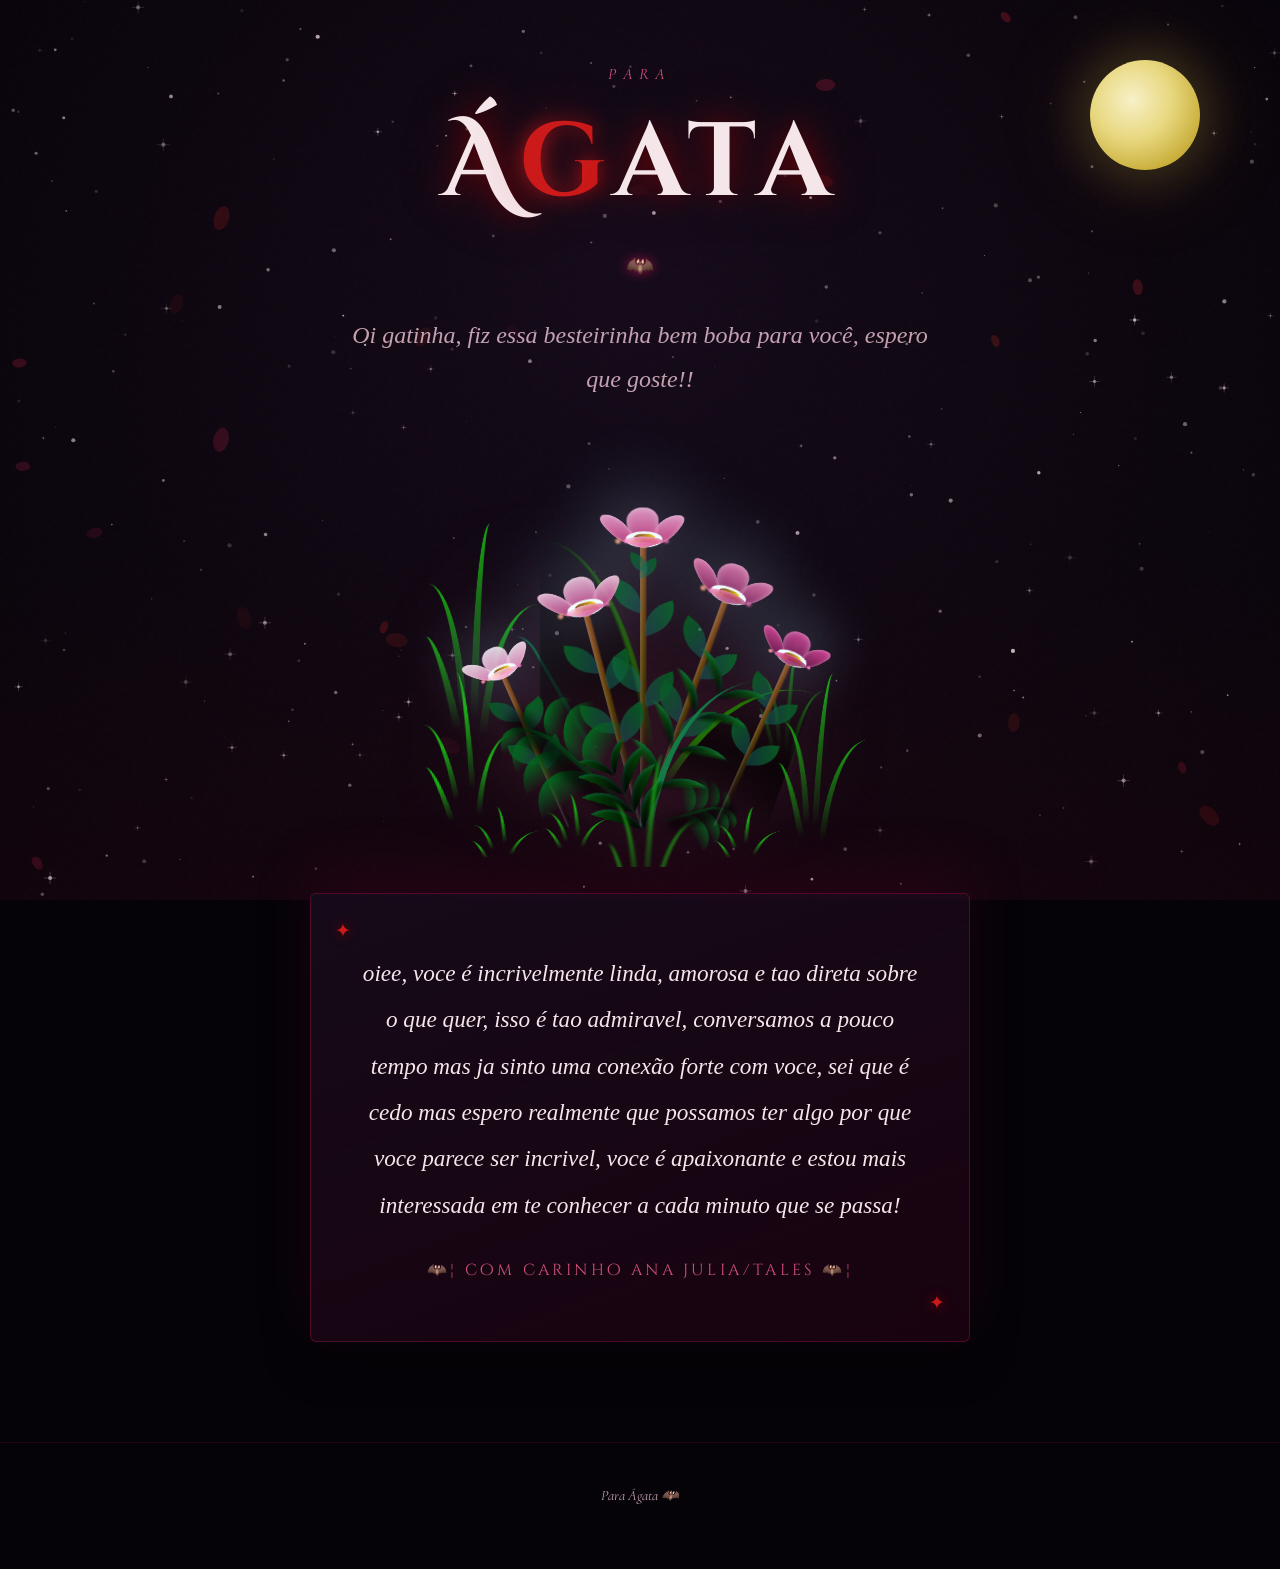
==== index.html @ 3fad4934 "Rename agata.html to index.html" ====
﻿<!DOCTYPE html>
<html lang="pt-BR">
<head>
<meta charset="UTF-8"/>
<meta name="viewport" content="width=device-width, initial-scale=1.0"/>
<title>besteirinha para uma gatinha</title>
<link href="https://fonts.googleapis.com/css2?family=IM+Fell+English:ital@0;1&family=Cinzel+Decorative:wght@400;700&family=Cormorant+Garamond:ital,wght@0,300;0,400;1,300;1,400&display=swap" rel="stylesheet"/>
<style>
  :root {
    --blood: #8b0000;
    --blood-bright: #cc1a1a;
    --rose-dark: #6b0030;
    --rose-mid: #a0104a;
    --rose-light: #d4527f;
    --rose-pale: #f0a0b8;
    --night: #050308;
    --night-2: #0d060f;
    --night-3: #160b1a;
    --mist: #2a1530;
    --gold: #c9a84c;
    --gold-pale: #f0d890;
    --text-main: #f5e6ea;
    --text-dim: #c4a0b0;
  }

  *, *::before, *::after { box-sizing: border-box; margin: 0; padding: 0; }

  html { scroll-behavior: smooth; }

  body {
    background: var(--night);
    color: var(--text-main);
    font-family: 'Cormorant Garamond', Georgia, serif;
    font-size: 18px;
    line-height: 1.8;
    overflow-x: hidden;
    cursor: crosshair;
    user-select: none;
  }

  #bg-canvas {
    position: fixed;
    inset: 0;
    z-index: 0;
    pointer-events: none;
  }

  body::before {
    content: '';
    position: fixed;
    inset: 0;
    z-index: 1;
    pointer-events: none;
    background-image: url("data:image/svg+xml,%3Csvg viewBox='0 0 200 200' xmlns='http://www.w3.org/2000/svg'%3E%3Cfilter id='n'%3E%3CfeTurbulence type='fractalNoise' baseFrequency='0.9' numOctaves='4' stitchTiles='stitch'/%3E%3C/filter%3E%3Crect width='100%25' height='100%25' filter='url(%23n)' opacity='0.04'/%3E%3C/svg%3E");
    opacity: 0.35;
  }

  .site { position: relative; z-index: 2; }

  .hero {
    min-height: 100vh;
    display: flex;
    flex-direction: column;
    align-items: center;
    justify-content: center;
    text-align: center;
    padding: 60px 24px 80px;
    position: relative;
    overflow: hidden;
    max-width: none;
    margin: 0;
  }

  .hero-moon {
    position: absolute;
    top: 60px;
    right: 80px;
    width: 110px;
    height: 110px;
    border-radius: 50%;
    background: radial-gradient(circle at 38% 36%, #f8f0c8 0%, #e8d880 40%, #c4a830 80%, #8a7020 100%);
    box-shadow: 0 0 40px 14px rgba(200,168,60,0.18), 0 0 80px 30px rgba(200,168,60,0.08);
    animation: moonPulse 6s ease-in-out infinite;
  }

  @keyframes moonPulse {
    0%,100% { box-shadow: 0 0 40px 14px rgba(200,168,60,0.18), 0 0 80px 30px rgba(200,168,60,0.08); }
    50% { box-shadow: 0 0 60px 22px rgba(200,168,60,0.28), 0 0 120px 50px rgba(200,168,60,0.12); }
  }

  .hero-eyebrow {
    font-family: 'Cormorant Garamond', serif;
    font-style: italic;
    font-size: 1rem;
    letter-spacing: 0.4em;
    color: var(--rose-light);
    text-transform: uppercase;
    margin-bottom: 20px;
    opacity: 0;
    animation: revealUp 1s 0.3s ease forwards;
  }

  .hero-title {
    font-family: 'Cinzel Decorative', serif;
    font-size: clamp(3rem, 9vw, 6.5rem);
    font-weight: 700;
    line-height: 1.05;
    letter-spacing: 0.08em;
    color: var(--text-main);
    text-shadow: 0 0 30px rgba(139,0,0,0.7), 0 0 60px rgba(139,0,0,0.3);
    opacity: 0;
    animation: revealUp 1.1s 0.6s ease forwards;
    position: relative;
  }

  .hero-title span {
    color: var(--blood-bright);
    text-shadow: 0 0 20px rgba(204,26,26,0.8), 0 0 50px rgba(204,26,26,0.4);
  }

  .hero-divider {
    display: flex;
    align-items: center;
    gap: 16px;
    margin: 28px 0;
    opacity: 0;
    animation: revealUp 1s 1s ease forwards;
  }

  .hero-divider::before, .hero-divider::after {
    content: '';
    flex: 1;
    max-width: 140px;
    height: 1px;
    background: linear-gradient(90deg, transparent, var(--rose-mid), transparent);
  }

  .hero-divider-icon {
    font-size: 1.4rem;
    color: var(--rose-light);
    filter: drop-shadow(0 0 6px var(--rose-mid));
  }

  .hero-subtitle {
    font-family: 'IM Fell English', Georgia, serif;
    font-style: italic;
    font-size: clamp(1.1rem, 2.5vw, 1.5rem);
    color: var(--text-dim);
    max-width: 580px;
    margin-bottom: 26px;
    opacity: 0;
    animation: revealUp 1s 1.2s ease forwards;
  }

  /* Flores vindas da pasta modelo */
  .model-flowers-frame {
    display: block;
    width: min(560px, 98vw);
    height: 450px;
    margin: -10px auto 0;
    border: 0;
    background: transparent;
    overflow: hidden;
    filter: drop-shadow(0 0 28px rgba(212,82,127,0.22));
    opacity: 0;
    animation: revealUp 1.3s 1.5s ease forwards;
  }
  /* â”€â”€ SECTION STYLES â”€â”€ */
  section {
    padding: 80px 24px;
    max-width: 900px;
    margin: 0 auto;
    position: relative;
  }

  .section-label {
    font-family: 'Cormorant Garamond', serif;
    font-style: italic;
    font-size: 0.85rem;
    letter-spacing: 0.5em;
    color: var(--rose-mid);
    text-transform: uppercase;
    margin-bottom: 12px;
  }

  .section-title {
    font-family: 'Cinzel Decorative', serif;
    font-size: clamp(1.6rem, 4vw, 2.5rem);
    color: var(--text-main);
    text-shadow: 0 0 20px rgba(139,0,0,0.5);
    margin-bottom: 32px;
  }

  /* â”€â”€ CARD GRID â”€â”€ */
  .cards {
    display: grid;
    grid-template-columns: repeat(auto-fit, minmax(240px, 1fr));
    gap: 24px;
    margin-top: 40px;
  }

  .card {
    background: linear-gradient(135deg, rgba(22,11,26,0.95) 0%, rgba(42,21,48,0.8) 100%);
    border: 1px solid rgba(160,16,74,0.35);
    border-radius: 4px;
    padding: 32px 24px;
    text-align: center;
    position: relative;
    overflow: hidden;
    transition: transform 0.4s ease, border-color 0.4s ease, box-shadow 0.4s ease;
  }

  .card::before {
    content: '';
    position: absolute;
    top: 0; left: 0; right: 0;
    height: 2px;
    background: linear-gradient(90deg, transparent, var(--blood-bright), transparent);
    opacity: 0;
    transition: opacity 0.4s;
  }

  .card:hover {
    transform: translateY(-6px);
    border-color: rgba(204,26,26,0.6);
    box-shadow: 0 16px 48px rgba(139,0,0,0.35);
  }

  .card:hover::before { opacity: 1; }

  .card-icon {
    font-size: 2.8rem;
    margin-bottom: 16px;
    filter: drop-shadow(0 0 10px rgba(204,26,26,0.5));
    display: block;
  }

  .card h3 {
    font-family: 'IM Fell English', serif;
    font-size: 1.3rem;
    color: var(--rose-pale);
    margin-bottom: 10px;
  }

  .card p {
    font-size: 0.95rem;
    color: var(--text-dim);
    line-height: 1.7;
  }

  /* â”€â”€ MESSAGE SECTION â”€â”€ */
  .message-section {
    text-align: center;
    padding: 0 24px 100px;
    margin-top: -54px;
    position: relative;
  }

  .message-box {
    max-width: 660px;
    margin: 0 auto;
    background: linear-gradient(160deg, rgba(22,11,26,0.97) 0%, rgba(107,0,48,0.2) 100%);
    border: 1px solid rgba(160,16,74,0.4);
    border-radius: 6px;
    padding: 56px 48px;
    position: relative;
    box-shadow: 0 -22px 52px rgba(80,0,35,0.28), 0 18px 48px rgba(0,0,0,0.28);
  }

  .message-box::before, .message-box::after {
    content: '✦';
    position: absolute;
    color: var(--blood-bright);
    font-size: 1.2rem;
    filter: drop-shadow(0 0 6px var(--blood));
  }
  .message-box::before { top: 20px; left: 24px; }
  .message-box::after { bottom: 20px; right: 24px; }

  .message-quote {
    font-family: 'IM Fell English', Georgia, serif;
    font-style: italic;
    font-size: clamp(1.15rem, 2.5vw, 1.45rem);
    color: var(--text-main);
    line-height: 2;
    margin-bottom: 28px;
  }

  .message-sig {
    font-family: 'Cinzel Decorative', serif;
    font-size: 1rem;
    color: var(--rose-light);
    letter-spacing: 0.2em;
  }

  /* â”€â”€ FOOTER â”€â”€ */
  footer {
    text-align: center;
    padding: 40px 24px 60px;
    font-size: 0.9rem;
    color: var(--text-dim);
    font-style: italic;
    border-top: 1px solid rgba(160,16,74,0.2);
    position: relative;
    z-index: 2;
  }

  /* â”€â”€ SCROLL REVEAL â”€â”€ */
  .reveal {
    opacity: 0;
    transform: translateY(30px);
    transition: opacity 0.9s ease, transform 0.9s ease;
  }
  .reveal.visible {
    opacity: 1;
    transform: translateY(0);
  }

  /* â”€â”€ HORIZONTAL RULE â”€â”€ */
  .ornament-rule {
    display: flex;
    align-items: center;
    gap: 20px;
    margin: 0 auto 50px;
    max-width: 400px;
  }
  .ornament-rule::before, .ornament-rule::after {
    content: '';
    flex: 1;
    height: 1px;
    background: linear-gradient(90deg, transparent, rgba(160,16,74,0.6), transparent);
  }
  .ornament-rule span {
    color: var(--blood-bright);
    font-size: 1rem;
    letter-spacing: 6px;
    filter: drop-shadow(0 0 5px var(--blood));
  }

  /* â”€â”€ ANIMATIONS â”€â”€ */
  @keyframes revealUp {
    from { opacity: 0; transform: translateY(28px); }
    to { opacity: 1; transform: translateY(0); }
  }

  /* â”€â”€ BATS â”€â”€ */
  .bat {
    position: fixed;
    left: 0;
    top: 0;
    font-size: 1.2rem;
    pointer-events: none;
    z-index: 3;
    opacity: 0;
    transform: translate(var(--start-x), var(--start-y));
    animation: batFlight var(--dur) cubic-bezier(.42,0,.58,1) forwards;
    filter: drop-shadow(0 0 5px rgba(139,0,0,0.72));
    will-change: transform, opacity;
  }

  .bat span {
    display: block;
    transform-origin: center;
    animation: wingBeat 0.42s ease-in-out infinite;
  }

  @keyframes batFlight {
    0% {
      opacity: 0;
      transform: translate(var(--start-x), var(--start-y)) scale(var(--scale)) rotate(var(--tilt-a));
    }
    10% { opacity: 0.8; }
    28% {
      transform: translate(var(--x1), var(--y1)) scale(calc(var(--scale) * 1.08)) rotate(var(--tilt-b));
    }
    52% {
      transform: translate(var(--x2), var(--y2)) scale(var(--scale)) rotate(var(--tilt-c));
    }
    76% {
      transform: translate(var(--x3), var(--y3)) scale(calc(var(--scale) * 0.94)) rotate(var(--tilt-b));
    }
    92% { opacity: 0.72; }
    100% {
      opacity: 0;
      transform: translate(var(--end-x), var(--end-y)) scale(var(--scale)) rotate(var(--tilt-a));
    }
  }

  @keyframes wingBeat {
    0%, 100% { transform: scaleX(1) scaleY(1) translateY(0); }
    35% { transform: scaleX(1.22) scaleY(0.78) translateY(-2px); }
    65% { transform: scaleX(0.86) scaleY(1.12) translateY(1px); }
  }

  /* â”€â”€ CLICK BLOOD SPLATTER â”€â”€ */
  .splatter {
    position: fixed;
    pointer-events: none;
    z-index: 999;
    border-radius: 50%;
    background: radial-gradient(circle, #cc1a1a 0%, #8b0000 60%, transparent 100%);
    transform: translate(-50%, -50%) scale(0);
    animation: splatterAnim 0.6s ease forwards;
  }

  @keyframes splatterAnim {
    0% { transform: translate(-50%,-50%) scale(0); opacity: 1; }
    50% { opacity: 0.8; }
    100% { transform: translate(-50%,-50%) scale(1); opacity: 0; }
  }

  /* â”€â”€ RESPONSIVE â”€â”€ */
  @media (max-width: 600px) {
    .hero-moon { width: 70px; height: 70px; top: 30px; right: 24px; }
    .message-box { padding: 36px 24px; }
    .cards { grid-template-columns: 1fr; }
  }
</style>
</head>
<body>

<canvas id="bg-canvas"></canvas>

<div class="site">

  <!-- â•â•â•â•â•â•â•â•â•â• HERO â•â•â•â•â•â•â•â•â•â• -->
  <section class="hero">

    <div class="hero-moon"></div>

    <p class="hero-eyebrow">para</p>

    <h1 class="hero-title">Á<span>g</span>ata</h1>

    <div class="hero-divider">
      <span class="hero-divider-icon">🦇</span>
    </div>

    <p class="hero-subtitle">
      Oi gatinha, fiz essa besteirinha bem boba para você, espero que goste!!
    </p>
    <iframe class="model-flowers-frame" src="modelo/index.html" title="Flores rosas animadas"></iframe>

  </section>

  <!-- â•â•â•â•â•â•â•â•â•â• MESSAGE â•â•â•â•â•â•â•â•â•â• -->
  <section class="message-section">
    <div class="message-box reveal">
      <p class="message-quote">
         oiee, voce é incrivelmente linda, amorosa e tao direta sobre o que quer, isso é tao admiravel,
         conversamos a pouco tempo mas ja sinto uma conexão forte com voce, sei que é cedo mas espero realmente 
         que possamos ter algo por que voce parece ser incrivel, voce é apaixonante e estou mais interessada em te 
         conhecer a cada minuto que se passa!
      </p>
      <p class="message-sig">🦇¦ com carinho ana julia/tales 🦇¦</p>
    </div>
  </section>

</div><!-- /.site -->

<footer>
  <p>Para Ágata 🦇</p>
</footer>

<script>
// â”€â”€ STARFIELD / PARTICLE BACKGROUND â”€â”€
const canvas = document.getElementById('bg-canvas');
const ctx = canvas.getContext('2d');
let W, H, stars = [], particles = [];

function resize() {
  W = canvas.width = window.innerWidth;
  H = canvas.height = window.innerHeight;
}
resize();
window.addEventListener('resize', resize);

// Twinkling stars
for (let i = 0; i < 260; i++) {
  stars.push({
    x: Math.random(),
    y: Math.random(),
    r: Math.random() * 1.8 + 0.35,
    a: Math.random() * 0.55 + 0.25,
    speed: Math.random() * 0.028 + 0.008,
    glow: Math.random() > 0.78,
    phase: Math.random() * Math.PI * 2
  });
}

// Floating rose petal particles
for (let i = 0; i < 22; i++) {
  particles.push({
    x: Math.random() * 1,
    y: Math.random() * 1,
    vy: -(Math.random() * 0.0003 + 0.0001),
    vx: (Math.random() - 0.5) * 0.0002,
    size: Math.random() * 5 + 3,
    opacity: Math.random() * 0.35 + 0.05,
    hue: 340 + Math.random() * 30,
    rot: Math.random() * Math.PI * 2,
    rotSpeed: (Math.random() - 0.5) * 0.02
  });
}

let t = 0;
function drawBg() {
  ctx.clearRect(0, 0, W, H);

  // Deep night gradient
  const bg = ctx.createRadialGradient(W*0.5, H*0.3, 0, W*0.5, H*0.5, Math.max(W,H)*0.8);
  bg.addColorStop(0, '#160b1a');
  bg.addColorStop(0.5, '#0d060f');
  bg.addColorStop(1, '#050308');
  ctx.fillStyle = bg;
  ctx.fillRect(0, 0, W, H);

  // Subtle blood mist at bottom
  const mist = ctx.createLinearGradient(0, H*0.6, 0, H);
  mist.addColorStop(0, 'rgba(80,0,20,0)');
  mist.addColorStop(1, 'rgba(80,0,20,0.12)');
  ctx.fillStyle = mist;
  ctx.fillRect(0, H*0.6, W, H*0.4);

  // Twinkling stars
  stars.forEach(s => {
    const pulse = 0.35 + 0.65 * Math.sin(t * s.speed + s.phase) ** 2;
    const a = Math.min(1, s.a * pulse);
    ctx.beginPath();
    ctx.arc(s.x * W, s.y * H, s.r, 0, Math.PI * 2);
    ctx.fillStyle = `rgba(240,220,230,${a})`;
    ctx.fill();

    if (s.glow) {
      ctx.save();
      ctx.globalAlpha = a * 0.65;
      ctx.strokeStyle = 'rgba(255,220,240,0.8)';
      ctx.lineWidth = 0.7;
      ctx.beginPath();
      ctx.moveTo(s.x * W - s.r * 3, s.y * H);
      ctx.lineTo(s.x * W + s.r * 3, s.y * H);
      ctx.moveTo(s.x * W, s.y * H - s.r * 3);
      ctx.lineTo(s.x * W, s.y * H + s.r * 3);
      ctx.stroke();
      ctx.restore();
    }
  });

  // Petal particles
  particles.forEach(p => {
    p.y += p.vy;
    p.x += p.vx + Math.sin(t * 0.01 + p.phase) * 0.0001;
    p.rot += p.rotSpeed;
    if (p.y < -0.05) { p.y = 1.05; p.x = Math.random(); }

    ctx.save();
    ctx.translate(p.x * W, p.y * H);
    ctx.rotate(p.rot);
    ctx.globalAlpha = p.opacity;
    ctx.beginPath();
    ctx.ellipse(0, 0, p.size, p.size * 1.6, 0, 0, Math.PI * 2);
    ctx.fillStyle = `hsl(${p.hue}, 70%, 35%)`;
    ctx.fill();
    ctx.restore();
  });

  t++;
  requestAnimationFrame(drawBg);
}

particles.forEach(p => p.phase = Math.random() * Math.PI * 2);
drawBg();

// â”€â”€ SCROLL REVEAL â”€â”€
const observer = new IntersectionObserver(entries => {
  entries.forEach(e => {
    if (e.isIntersecting) { e.target.classList.add('visible'); }
  });
}, { threshold: 0.15 });
document.querySelectorAll('.reveal').forEach(el => observer.observe(el));

// â”€â”€ RANDOM BATS â”€â”€
function spawnBat() {
  const bat = document.createElement('div');
  bat.className = 'bat';
  const wings = document.createElement('span');
  wings.textContent = '🦇';
  bat.appendChild(wings);

  const fromLeft = Math.random() > 0.5;
  const startY = Math.random() * 62 + 6;
  const drift = Math.random() * 22 - 11;
  const lift = Math.random() * 16 - 8;
  const startX = fromLeft ? '-64px' : 'calc(100vw + 64px)';
  const endX = fromLeft ? 'calc(100vw + 64px)' : '-64px';
  const tiltA = fromLeft ? '-10deg' : '10deg';
  const tiltB = fromLeft ? '12deg' : '-12deg';
  const tiltC = fromLeft ? '-6deg' : '6deg';
  const scale = (Math.random() * 0.55 + 0.75).toFixed(2);
  const dur = Math.random() * 5 + 7;

  bat.style.setProperty('--start-x', startX);
  bat.style.setProperty('--end-x', endX);
  bat.style.setProperty('--start-y', `${startY}vh`);
  bat.style.setProperty('--end-y', `${startY + drift}vh`);
  bat.style.setProperty('--x1', fromLeft ? '25vw' : '75vw');
  bat.style.setProperty('--x2', fromLeft ? '52vw' : '48vw');
  bat.style.setProperty('--x3', fromLeft ? '78vw' : '22vw');
  bat.style.setProperty('--y1', `${startY + lift}vh`);
  bat.style.setProperty('--y2', `${startY + drift * 0.45 - lift}vh`);
  bat.style.setProperty('--y3', `${startY + drift * 0.72 + lift * 0.5}vh`);
  bat.style.setProperty('--scale', scale);
  bat.style.setProperty('--tilt-a', tiltA);
  bat.style.setProperty('--tilt-b', tiltB);
  bat.style.setProperty('--tilt-c', tiltC);
  bat.style.setProperty('--dur', `${dur}s`);
  bat.style.fontSize = (16 + Math.random() * 18) + 'px';

  document.body.appendChild(bat);
  setTimeout(() => bat.remove(), (dur + 0.5) * 1000);
}
setInterval(spawnBat, 2600);
setTimeout(spawnBat, 1000);
setTimeout(spawnBat, 2200);

// â”€â”€ CLICK BLOOD SPLATTER â”€â”€
document.addEventListener('click', e => {
  const el = document.createElement('div');
  el.className = 'splatter';
  const size = 30 + Math.random() * 40;
  el.style.width = size + 'px';
  el.style.height = size + 'px';
  el.style.left = e.clientX + 'px';
  el.style.top = e.clientY + 'px';
  document.body.appendChild(el);
  setTimeout(() => el.remove(), 700);
});
</script>
</body>
</html>
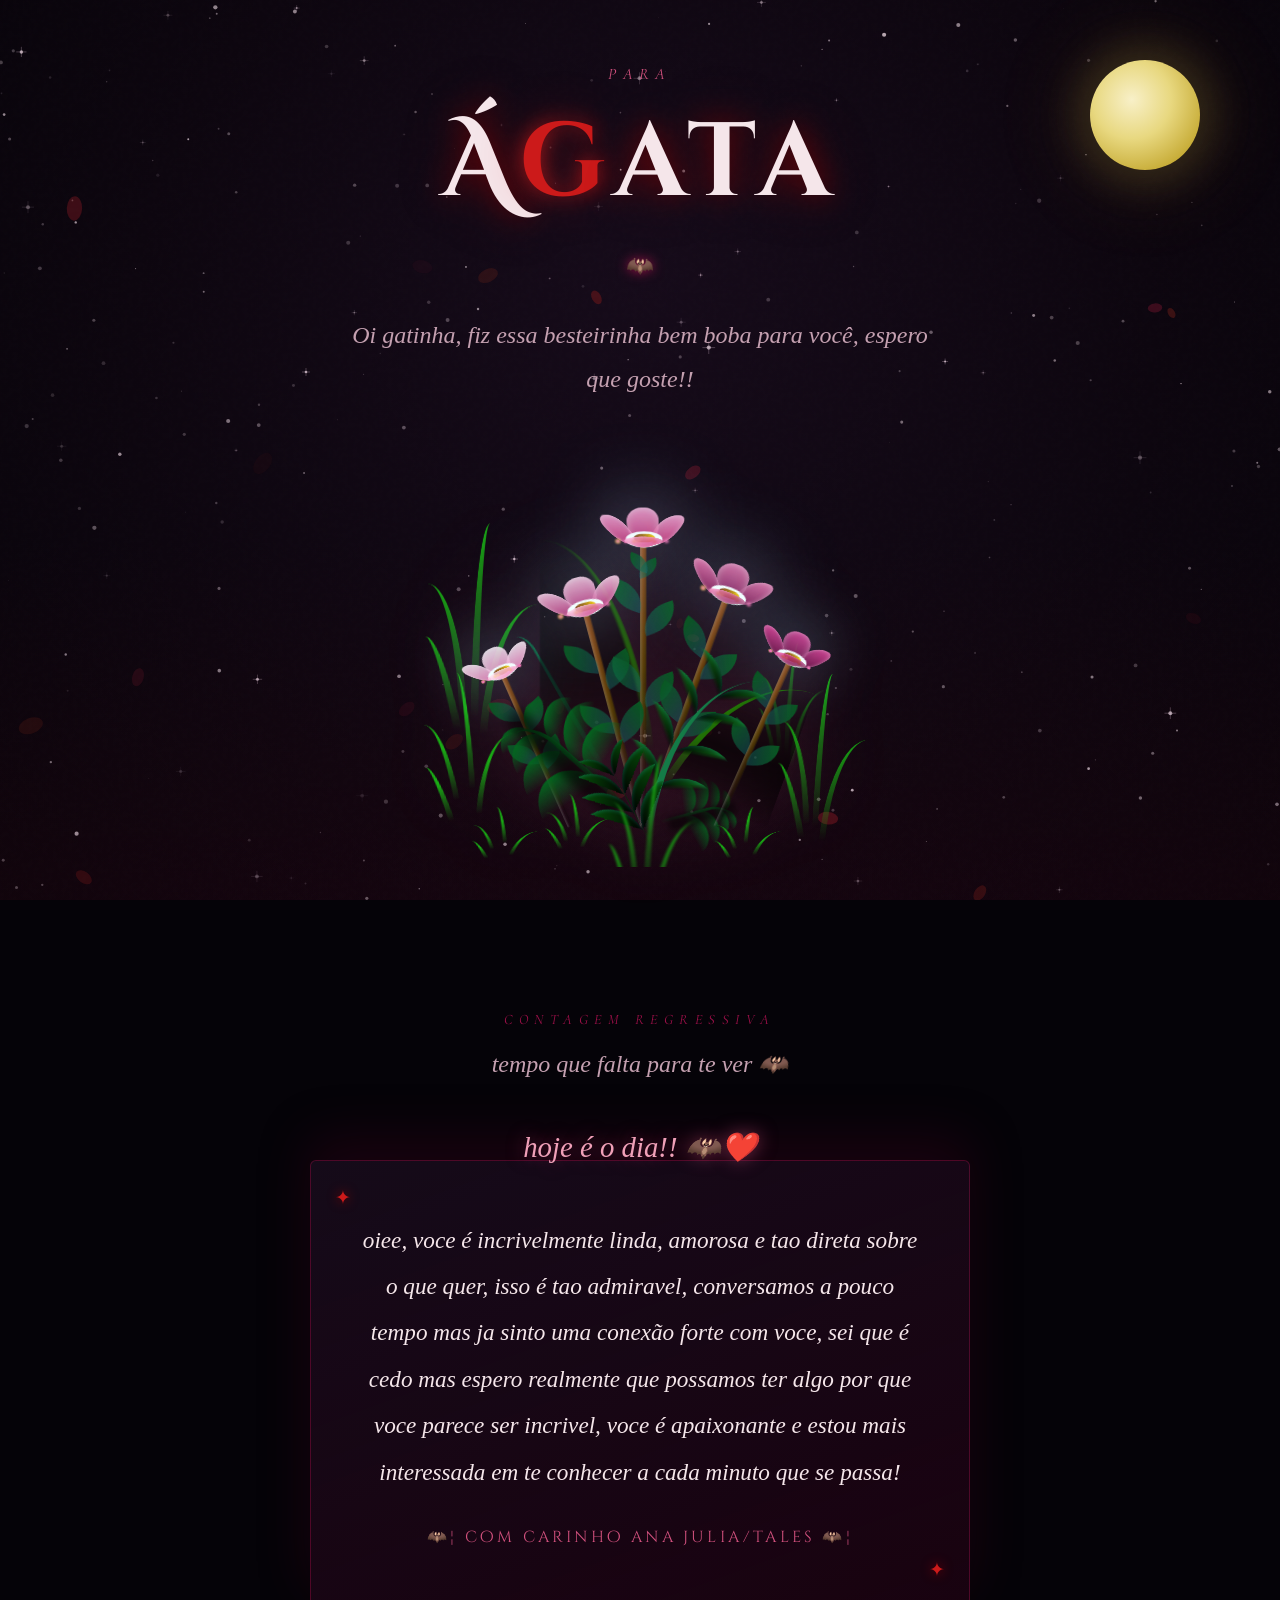
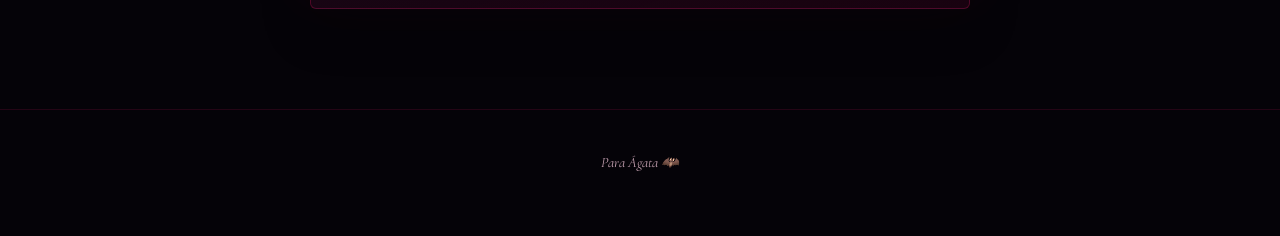
==== commit 496f2a91: "Add files via upload" ====
--- a/index.html
+++ b/index.html
@@ -409,17 +409,216 @@
     100% { transform: translate(-50%,-50%) scale(1); opacity: 0; }
   }
 
+  /* -- MOON EASTER EGG -- */
+  .hero-moon {
+    cursor: pointer;
+    transition: transform 0.3s ease, box-shadow 0.3s ease;
+  }
+  .hero-moon:hover {
+    transform: scale(1.12);
+    box-shadow: 0 0 60px 22px rgba(200,168,60,0.35), 0 0 120px 50px rgba(200,168,60,0.15);
+  }
+
+  .moon-modal-overlay {
+    position: fixed;
+    inset: 0;
+    z-index: 1000;
+    background: rgba(5,3,8,0.82);
+    backdrop-filter: blur(6px);
+    display: flex;
+    align-items: center;
+    justify-content: center;
+    opacity: 0;
+    pointer-events: none;
+    transition: opacity 0.5s ease;
+  }
+  .moon-modal-overlay.open {
+    opacity: 1;
+    pointer-events: all;
+  }
+
+  .moon-modal {
+    text-align: center;
+    padding: 56px 48px;
+    max-width: 480px;
+    width: 90%;
+    background: linear-gradient(160deg, rgba(22,11,26,0.98) 0%, rgba(107,0,48,0.25) 100%);
+    border: 1px solid rgba(200,168,60,0.4);
+    border-radius: 6px;
+    box-shadow: 0 0 60px 10px rgba(200,168,60,0.12), 0 20px 60px rgba(0,0,0,0.5);
+    transform: translateY(24px) scale(0.96);
+    transition: transform 0.5s cubic-bezier(.22,1,.36,1);
+    position: relative;
+  }
+  .moon-modal-overlay.open .moon-modal {
+    transform: translateY(0) scale(1);
+  }
+
+  .moon-modal-glyph {
+    font-size: 3rem;
+    filter: drop-shadow(0 0 16px rgba(200,168,60,0.6));
+    display: block;
+    margin-bottom: 20px;
+    animation: moonPulse 4s ease-in-out infinite;
+  }
+
+  .moon-modal-phrase {
+    font-family: 'IM Fell English', Georgia, serif;
+    font-style: italic;
+    font-size: clamp(1.2rem, 3vw, 1.6rem);
+    color: var(--gold-pale);
+    line-height: 1.8;
+    text-shadow: 0 0 20px rgba(200,168,60,0.35);
+    margin-bottom: 32px;
+  }
+
+  .moon-modal-close {
+    background: none;
+    border: 1px solid rgba(200,168,60,0.35);
+    color: var(--gold);
+    font-family: 'Cormorant Garamond', serif;
+    font-style: italic;
+    font-size: 0.9rem;
+    letter-spacing: 0.3em;
+    padding: 10px 28px;
+    border-radius: 4px;
+    cursor: pointer;
+    transition: border-color 0.3s, color 0.3s, box-shadow 0.3s;
+  }
+  .moon-modal-close:hover {
+    border-color: rgba(200,168,60,0.8);
+    color: var(--gold-pale);
+    box-shadow: 0 0 16px rgba(200,168,60,0.2);
+  }
+
+  /* -- COUNTDOWN -- */
+  .countdown-section {
+    text-align: center;
+    padding: 60px 24px 40px;
+    position: relative;
+    z-index: 2;
+  }
+
+  .countdown-label {
+    font-family: 'Cormorant Garamond', serif;
+    font-style: italic;
+    font-size: 0.9rem;
+    letter-spacing: 0.45em;
+    color: var(--rose-mid);
+    text-transform: uppercase;
+    margin-bottom: 10px;
+  }
+
+  .countdown-title {
+    font-family: 'IM Fell English', Georgia, serif;
+    font-style: italic;
+    font-size: clamp(1.1rem, 2.8vw, 1.5rem);
+    color: var(--text-dim);
+    margin-bottom: 36px;
+  }
+
+  .countdown-grid {
+    display: inline-flex;
+    gap: 20px;
+    flex-wrap: wrap;
+    justify-content: center;
+  }
+
+  .countdown-item {
+    background: linear-gradient(160deg, rgba(22,11,26,0.97) 0%, rgba(107,0,48,0.2) 100%);
+    border: 1px solid rgba(160,16,74,0.4);
+    border-radius: 6px;
+    padding: 24px 20px 18px;
+    min-width: 90px;
+    position: relative;
+    box-shadow: 0 8px 32px rgba(80,0,35,0.22);
+    transition: box-shadow 0.4s ease, border-color 0.4s ease;
+  }
+
+  .countdown-item:hover {
+    border-color: rgba(204,26,26,0.55);
+    box-shadow: 0 12px 40px rgba(139,0,0,0.35);
+  }
+
+  .countdown-item::before {
+    content: '✦';
+    position: absolute;
+    top: 8px;
+    left: 10px;
+    font-size: 0.55rem;
+    color: var(--blood-bright);
+    filter: drop-shadow(0 0 4px var(--blood));
+  }
+
+  .countdown-num {
+    font-family: 'Cinzel Decorative', serif;
+    font-size: clamp(2rem, 6vw, 3rem);
+    font-weight: 700;
+    color: var(--text-main);
+    text-shadow: 0 0 22px rgba(139,0,0,0.7), 0 0 50px rgba(139,0,0,0.3);
+    line-height: 1;
+    display: block;
+    min-width: 2ch;
+    transition: color 0.3s;
+  }
+
+  .countdown-unit {
+    font-family: 'Cormorant Garamond', serif;
+    font-style: italic;
+    font-size: 0.78rem;
+    letter-spacing: 0.3em;
+    color: var(--rose-light);
+    text-transform: uppercase;
+    margin-top: 8px;
+    display: block;
+  }
+
+  .countdown-separator {
+    font-family: 'Cinzel Decorative', serif;
+    font-size: clamp(1.8rem, 5vw, 2.6rem);
+    color: var(--blood-bright);
+    align-self: center;
+    text-shadow: 0 0 14px rgba(204,26,26,0.6);
+    animation: sepPulse 1s ease-in-out infinite;
+    padding-bottom: 18px;
+  }
+
+  @keyframes sepPulse {
+    0%, 100% { opacity: 1; }
+    50% { opacity: 0.2; }
+  }
+
+  .countdown-done {
+    font-family: 'IM Fell English', Georgia, serif;
+    font-style: italic;
+    font-size: clamp(1.3rem, 3vw, 1.8rem);
+    color: var(--rose-pale);
+    text-shadow: 0 0 18px rgba(212,82,127,0.5);
+    animation: revealUp 1.2s ease forwards;
+  }
+
   /* â”€â”€ RESPONSIVE â”€â”€ */
   @media (max-width: 600px) {
     .hero-moon { width: 70px; height: 70px; top: 30px; right: 24px; }
     .message-box { padding: 36px 24px; }
     .cards { grid-template-columns: 1fr; }
+    .countdown-item { min-width: 72px; padding: 18px 14px 14px; }
+    .countdown-separator { font-size: 1.6rem; }
   }
 </style>
 </head>
 <body>
 
 <canvas id="bg-canvas"></canvas>
+
+<!-- MOON EASTER EGG MODAL -->
+<div class="moon-modal-overlay" id="moon-modal-overlay">
+  <div class="moon-modal">
+    <span class="moon-modal-glyph">🌕</span>
+    <p class="moon-modal-phrase">nem a lua brilha tanto quanto você</p>
+    <button class="moon-modal-close" id="moon-modal-close">fechar</button>
+  </div>
+</div>
 
 <div class="site">
 
@@ -444,6 +643,34 @@
   </section>
 
   <!-- â•â•â•â•â•â•â•â•â•â• MESSAGE â•â•â•â•â•â•â•â•â•â• -->
+  
+  <!-- COUNTDOWN -->
+  <div class="countdown-section reveal">
+    <p class="countdown-label">contagem regressiva</p>
+    <p class="countdown-title">tempo que falta para te ver &#x1F987;</p>
+    <div id="countdown-display" class="countdown-grid">
+      <div class="countdown-item">
+        <span class="countdown-num" id="cd-days">--</span>
+        <span class="countdown-unit">dias</span>
+      </div>
+      <span class="countdown-separator">:</span>
+      <div class="countdown-item">
+        <span class="countdown-num" id="cd-hours">--</span>
+        <span class="countdown-unit">horas</span>
+      </div>
+      <span class="countdown-separator">:</span>
+      <div class="countdown-item">
+        <span class="countdown-num" id="cd-mins">--</span>
+        <span class="countdown-unit">minutos</span>
+      </div>
+      <span class="countdown-separator">:</span>
+      <div class="countdown-item">
+        <span class="countdown-num" id="cd-secs">--</span>
+        <span class="countdown-unit">segundos</span>
+      </div>
+    </div>
+  </div>
+
   <section class="message-section">
     <div class="message-box reveal">
       <p class="message-quote">
@@ -635,6 +862,60 @@
   document.body.appendChild(el);
   setTimeout(() => el.remove(), 700);
 });
+
+// -- MOON EASTER EGG --
+(function () {
+  const moon    = document.querySelector('.hero-moon');
+  const overlay = document.getElementById('moon-modal-overlay');
+  const closeBtn = document.getElementById('moon-modal-close');
+
+  moon.addEventListener('click', () => overlay.classList.add('open'));
+  closeBtn.addEventListener('click', () => overlay.classList.remove('open'));
+  overlay.addEventListener('click', e => {
+    if (e.target === overlay) overlay.classList.remove('open');
+  });
+  document.addEventListener('keydown', e => {
+    if (e.key === 'Escape') overlay.classList.remove('open');
+  });
+})();
+
+// -- COUNTDOWN --
+(function () {
+  const target = new Date('2026-05-30T00:00:00');
+
+  function pad(n) { return String(n).padStart(2, '0'); }
+
+  function tick() {
+    const now = new Date();
+    const diff = target - now;
+
+    if (diff <= 0) {
+      const display = document.getElementById('countdown-display');
+      if (display) {
+        display.innerHTML = '<p class="countdown-done">hoje é o dia!! 🦇❤️</p>';
+      }
+      return;
+    }
+
+    const days  = Math.floor(diff / 86400000);
+    const hours = Math.floor((diff % 86400000) / 3600000);
+    const mins  = Math.floor((diff % 3600000)  / 60000);
+    const secs  = Math.floor((diff % 60000)    / 1000);
+
+    const dEl = document.getElementById('cd-days');
+    const hEl = document.getElementById('cd-hours');
+    const mEl = document.getElementById('cd-mins');
+    const sEl = document.getElementById('cd-secs');
+
+    if (dEl) dEl.textContent = pad(days);
+    if (hEl) hEl.textContent = pad(hours);
+    if (mEl) mEl.textContent = pad(mins);
+    if (sEl) sEl.textContent = pad(secs);
+  }
+
+  tick();
+  setInterval(tick, 1000);
+})();
 </script>
 </body>
 </html>
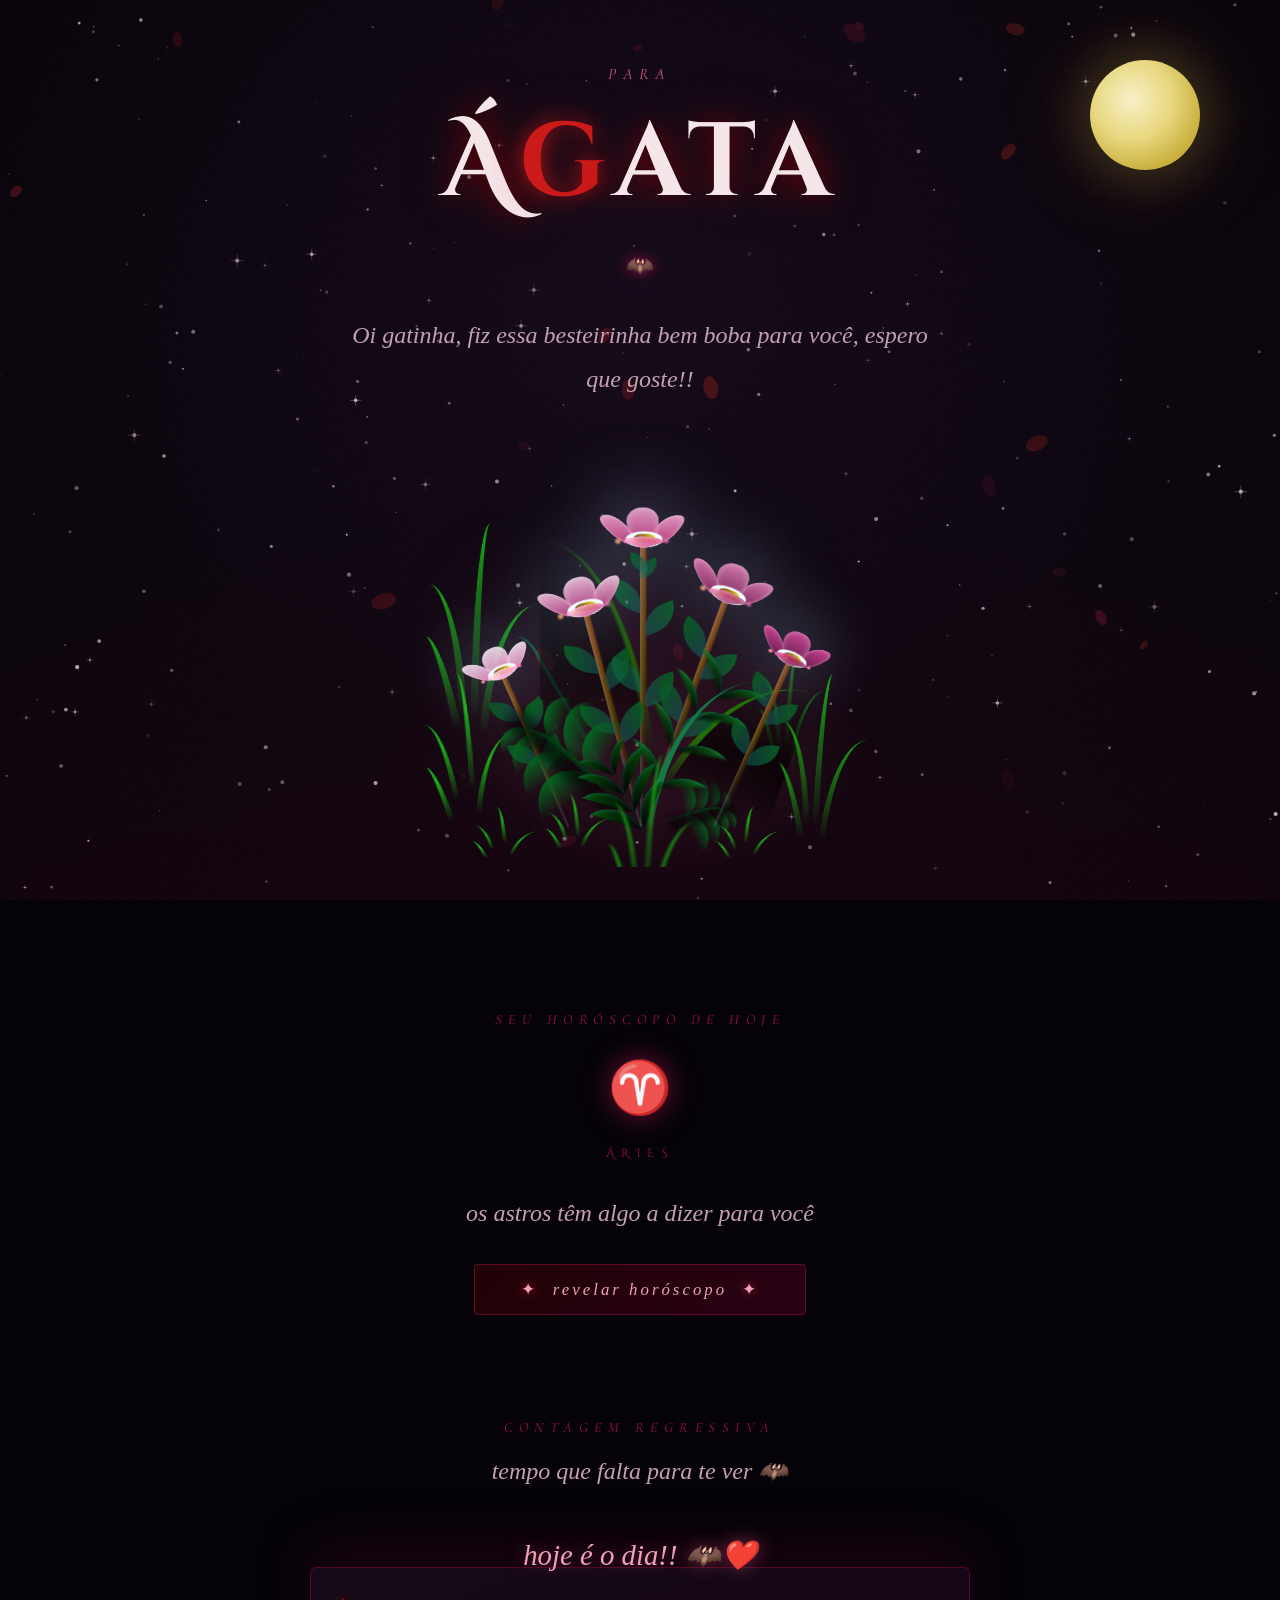
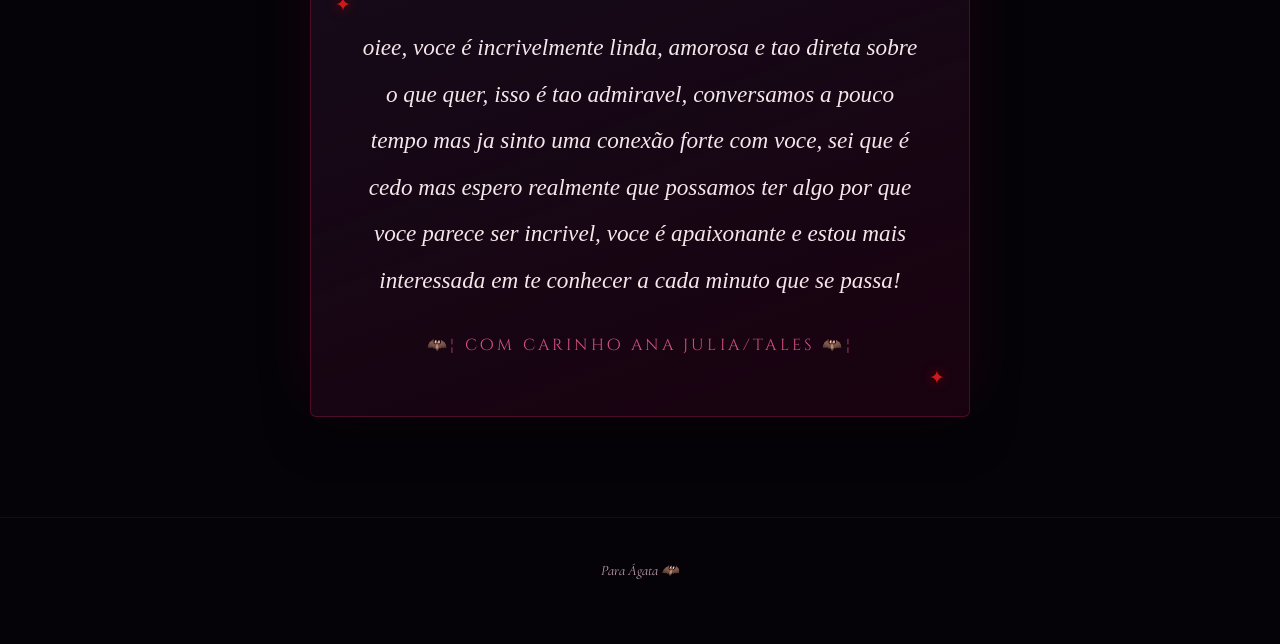
==== commit 0033bad4: "Add files via upload" ====
--- a/index.html
+++ b/index.html
@@ -597,6 +597,154 @@
     animation: revealUp 1.2s ease forwards;
   }
 
+  /* -- HOROSCOPO -- */
+  .horoscope-section {
+    text-align: center;
+    padding: 60px 24px 40px;
+    position: relative;
+    z-index: 2;
+  }
+
+  .horoscope-sign-glyph {
+    font-size: 3.2rem;
+    display: block;
+    margin-bottom: 8px;
+    filter: drop-shadow(0 0 14px rgba(160,16,74,0.7));
+    animation: moonPulse 5s ease-in-out infinite;
+  }
+
+  .horoscope-sign-name {
+    font-family: 'Cinzel Decorative', serif;
+    font-size: 0.75rem;
+    letter-spacing: 0.55em;
+    color: var(--rose-mid);
+    text-transform: uppercase;
+    margin-bottom: 28px;
+    display: block;
+  }
+
+  .horoscope-btn {
+    background: linear-gradient(135deg, rgba(139,0,0,0.22) 0%, rgba(107,0,48,0.35) 100%);
+    border: 1px solid rgba(160,16,74,0.5);
+    color: var(--rose-pale);
+    font-family: 'IM Fell English', Georgia, serif;
+    font-style: italic;
+    font-size: 1.05rem;
+    letter-spacing: 0.18em;
+    padding: 14px 38px;
+    border-radius: 4px;
+    cursor: pointer;
+    position: relative;
+    overflow: hidden;
+    transition: border-color 0.4s, box-shadow 0.4s, color 0.4s, transform 0.2s;
+  }
+
+  .horoscope-btn::before {
+    content: '';
+    position: absolute;
+    inset: 0;
+    background: radial-gradient(circle at 50% 120%, rgba(204,26,26,0.25) 0%, transparent 70%);
+    opacity: 0;
+    transition: opacity 0.4s;
+  }
+
+  .horoscope-btn:hover {
+    border-color: rgba(204,26,26,0.7);
+    box-shadow: 0 0 28px rgba(139,0,0,0.4), 0 0 6px rgba(204,26,26,0.3);
+    color: var(--text-main);
+    transform: translateY(-2px);
+  }
+
+  .horoscope-btn:hover::before { opacity: 1; }
+
+  .horoscope-btn:active { transform: translateY(0); }
+
+  .horoscope-btn .btn-star {
+    margin: 0 8px;
+    font-style: normal;
+    filter: drop-shadow(0 0 5px var(--blood-bright));
+  }
+
+  .horoscope-card {
+    max-width: 620px;
+    margin: 36px auto 0;
+    background: linear-gradient(160deg, rgba(22,11,26,0.98) 0%, rgba(107,0,48,0.22) 100%);
+    border: 1px solid rgba(160,16,74,0.45);
+    border-radius: 6px;
+    padding: 44px 40px;
+    box-shadow: 0 12px 48px rgba(80,0,35,0.32);
+    position: relative;
+    display: none;
+    opacity: 0;
+    transform: translateY(20px) scale(0.97);
+    transition: opacity 0.6s cubic-bezier(.22,1,.36,1), transform 0.6s cubic-bezier(.22,1,.36,1);
+  }
+
+  .horoscope-card.visible {
+    opacity: 1;
+    transform: translateY(0) scale(1);
+  }
+
+  .horoscope-card::before {
+    content: '✦';
+    position: absolute;
+    top: 16px; left: 20px;
+    font-size: 0.6rem;
+    color: var(--blood-bright);
+    filter: drop-shadow(0 0 5px var(--blood));
+  }
+
+  .horoscope-card::after {
+    content: '✦';
+    position: absolute;
+    bottom: 16px; right: 20px;
+    font-size: 0.6rem;
+    color: var(--blood-bright);
+    filter: drop-shadow(0 0 5px var(--blood));
+  }
+
+  .horoscope-date-tag {
+    font-family: 'Cormorant Garamond', serif;
+    font-style: italic;
+    font-size: 0.78rem;
+    letter-spacing: 0.4em;
+    color: var(--rose-mid);
+    text-transform: uppercase;
+    margin-bottom: 20px;
+    display: block;
+  }
+
+  .horoscope-text {
+    font-family: 'IM Fell English', Georgia, serif;
+    font-style: italic;
+    font-size: clamp(1.05rem, 2.2vw, 1.3rem);
+    color: var(--text-main);
+    line-height: 1.95;
+  }
+
+  .horoscope-lucky {
+    margin-top: 24px;
+    padding-top: 20px;
+    border-top: 1px solid rgba(160,16,74,0.25);
+    display: flex;
+    justify-content: center;
+    gap: 32px;
+    flex-wrap: wrap;
+  }
+
+  .horoscope-lucky-item {
+    font-family: 'Cormorant Garamond', serif;
+    font-size: 0.88rem;
+    color: var(--text-dim);
+  }
+
+  .horoscope-lucky-item strong {
+    color: var(--rose-light);
+    font-style: italic;
+    font-weight: 400;
+    letter-spacing: 0.1em;
+  }
+
   /* â”€â”€ RESPONSIVE â”€â”€ */
   @media (max-width: 600px) {
     .hero-moon { width: 70px; height: 70px; top: 30px; right: 24px; }
@@ -604,6 +752,8 @@
     .cards { grid-template-columns: 1fr; }
     .countdown-item { min-width: 72px; padding: 18px 14px 14px; }
     .countdown-separator { font-size: 1.6rem; }
+    .horoscope-card { padding: 32px 22px; }
+    .horoscope-lucky { gap: 18px; }
   }
 </style>
 </head>
@@ -644,6 +794,25 @@
 
   <!-- â•â•â•â•â•â•â•â•â•â• MESSAGE â•â•â•â•â•â•â•â•â•â• -->
   
+  <!-- HOROSCOPO -->
+  <div class="horoscope-section reveal">
+    <p class="countdown-label">seu horóscopo de hoje</p>
+    <span class="horoscope-sign-glyph">♈</span>
+    <span class="horoscope-sign-name">Áries</span>
+    <p class="countdown-title" style="margin-bottom:28px">os astros têm algo a dizer para você</p>
+    <button class="horoscope-btn" id="horoscope-btn">
+      <span class="btn-star">✦</span> revelar horóscopo <span class="btn-star">✦</span>
+    </button>
+    <div class="horoscope-card" id="horoscope-card">
+      <span class="horoscope-date-tag" id="horoscope-date-tag"></span>
+      <p class="horoscope-text" id="horoscope-text"></p>
+      <div class="horoscope-lucky">
+        <span class="horoscope-lucky-item">cor do dia: <strong id="lucky-color"></strong></span>
+        <span class="horoscope-lucky-item">energia: <strong id="lucky-energy"></strong></span>
+      </div>
+    </div>
+  </div>
+
   <!-- COUNTDOWN -->
   <div class="countdown-section reveal">
     <p class="countdown-label">contagem regressiva</p>
@@ -879,6 +1048,104 @@
   });
 })();
 
+// -- HOROSCOPO --
+(function () {
+  const mensagens = [
+    {
+      texto: "Hoje vai ser um daqueles dias gostosos que a gente não esquece tão fácil. A manhã começa levinha e o universo reservou pelo menos um momento especial só para você sorrir à toa — pode não saber ainda o motivo, mas vai acontecer. Aproveita cada minutinho, tá?",
+      cor: "rosa quartzo", energia: "aconchegante"
+    },
+    {
+      texto: "Os astros prometem que hoje você vai se sentir bem dentro da sua própria pele — daquele jeito tranquilo e gostoso de quem sabe quem é. Alguma coisa pequenininha vai te fazer o coração quentinho hoje, provavelmente quando você menos esperar. Fica de olho!",
+      cor: "rosa bebê", energia: "quentinha"
+    },
+    {
+      texto: "Hoje é dia de mimar a si mesma, gatinha. Os planetas estão todos do seu lado pedindo que você faça pelo menos uma coisa que te deixe feliz — seja tomar um chá gostoso, ouvir aquela música ou simplesmente descansar sem culpa. Você merece isso e muito mais.",
+      cor: "rosa chá", energia: "amorosa"
+    },
+    {
+      texto: "A lua está te mandando uma energia muito boa hoje! Pode ser que um pensamento fofo apareça do nada na sua cabeça, ou que alguém mande uma mensagem que vai te deixar com aquele sorrisinho bobo no rosto. O dia tem tudo para ser bem docinho.",
+      cor: "rosa aurora", energia: "docinha"
+    },
+    {
+      texto: "Vênus está do seu lado o dia inteiro hoje, Ágata. Isso significa que os momentos que parecem simples — uma conversa, um olhar, um detalhe bobo — vão guardar um carinho especial dentro deles. Presta atenção nas pequeninices, que é lá que mora a magia.",
+      cor: "rosa antigo", energia: "encantada"
+    },
+    {
+      texto: "Hoje os astros pedem que você respire fundo e deixe o dia fluir com calma. Vai ter pelo menos um momento em que você vai parar e pensar 'que bom que estou aqui'. O universo está conspirando para que hoje seja leve, gostoso e cheio de carinho.",
+      cor: "rosa névoa", energia: "serena"
+    },
+    {
+      texto: "O cosmos reservou surpresas fofas para você hoje! Não precisa nem sair de casa para sentir — às vezes é uma música que começa a tocar na hora certa, uma mensagem inesperada ou só aquela sensação boa de que o dia vai dar certo. E vai, pode confiar.",
+      cor: "rosa pétala", energia: "surpresa"
+    },
+    {
+      texto: "Hoje é um dia para você se sentir abraçada pelo universo, Ágata. As coisas vão se encaixando no lugar certinho, uma a uma. Se der uma saudade boba de alguém ou uma vontade de mandar uma mensagem fofa — vai lá, o dia está favorável para conexões do coração.",
+      cor: "rosa malva", energia: "acolhedora"
+    },
+    {
+      texto: "Os astros dizem que hoje você vai ter aquela energia boa de início de coisa bonita. Pode ser uma ideia nova, uma conversa que esquenta o coração ou só uma tarde que passa devagarinho e gostoso. O dia foi feito com cuidado pra você, gatinha — aproveita.",
+      cor: "rosa suave", energia: "radiante"
+    },
+    {
+      texto: "Hoje a energia está toda voltada para o que você sente. Os planetas pedem que você dê atenção para o que te faz bem — pessoas, músicas, lugares, pensamentos. Vai ser um dia que enche o coração de uma forma quieta e muito bonita. Tudo vai ficar bem.",
+      cor: "rosa pastel", energia: "sensível"
+    },
+    {
+      texto: "Marte tá te dando uma forcinha extra hoje! Vai ser um dia em que as coisas rendem, o humor fica leve e a disposição aparece do nada. Tem uma boa chance de acontecer algo pequenininho que vai te deixar sorrindo feito boba por um tempinho. Aproveita!",
+      cor: "rosa chiclete", energia: "animada"
+    },
+    {
+      texto: "Hoje os astros te mandam um recado bem simples: vai ser um dia bom. Não de forma grandiosa — mas daquele jeito gostoso de dia tranquilo, com momentos que aquecem o peito. Cuida de você, ri das coisas bobas e deixa o carinho que as pessoas te mandam pousar.",
+      cor: "rosa profundo", energia: "tranquila"
+    },
+    {
+      texto: "O universo pintou o céu de hoje com suas cores favoritas, Ágata. Vai ter um momento hoje que vai parecer pequeno mas vai ficar na memória — daqueles que a gente guarda sem querer. Fica presente, respira o dia com calma e deixa a felicidade chegar do jeitinho dela.",
+      cor: "rosa cerejeira", energia: "presente"
+    },
+    {
+      texto: "Hoje é um ótimo dia para se deixar sentir. Os astros estão todos conspirando para que você receba carinho — de pessoas, de músicas, de coincidências fofas que o universo arruma quando a gente menos espera. O dia tem gosto de coisa boa, pode acreditar.",
+      cor: "rosa flamingo", energia: "aberta"
+    },
+    {
+      texto: "Os planetas prometem um dia cheio de momentos quentinhos para você hoje. Pode ser que alguém pense em você sem motivo e sorria, ou que uma música toque bem na hora certa. O universo é fofo assim às vezes — e hoje ele resolveu ser fofo especialmente por você.",
+      cor: "rosa quartzo rosado", energia: "especial"
+    }
+  ];
+
+  const meses = ['janeiro','fevereiro','março','abril','maio','junho','julho','agosto','setembro','outubro','novembro','dezembro'];
+  const hoje = new Date();
+  const idx = hoje.getDate() % mensagens.length;
+  const msg = mensagens[idx];
+
+  const dateStr = `${hoje.getDate()} de ${meses[hoje.getMonth()]} de ${hoje.getFullYear()}`;
+
+  const btn = document.getElementById('horoscope-btn');
+  const card = document.getElementById('horoscope-card');
+  const textEl = document.getElementById('horoscope-text');
+  const dateEl = document.getElementById('horoscope-date-tag');
+  const colorEl = document.getElementById('lucky-color');
+  const energyEl = document.getElementById('lucky-energy');
+
+  textEl.textContent = msg.texto;
+  dateEl.textContent = dateStr;
+  colorEl.textContent = msg.cor;
+  energyEl.textContent = msg.energia;
+
+  let revealed = false;
+  btn.addEventListener('click', () => {
+    if (!revealed) {
+      revealed = true;
+      card.style.display = 'block';
+      requestAnimationFrame(() => requestAnimationFrame(() => card.classList.add('visible')));
+      btn.textContent = '✦ os astros falaram ✦';
+      btn.style.opacity = '0.6';
+      btn.style.cursor = 'default';
+      btn.style.pointerEvents = 'none';
+    }
+  });
+})();
+
 // -- COUNTDOWN --
 (function () {
   const target = new Date('2026-05-30T00:00:00');
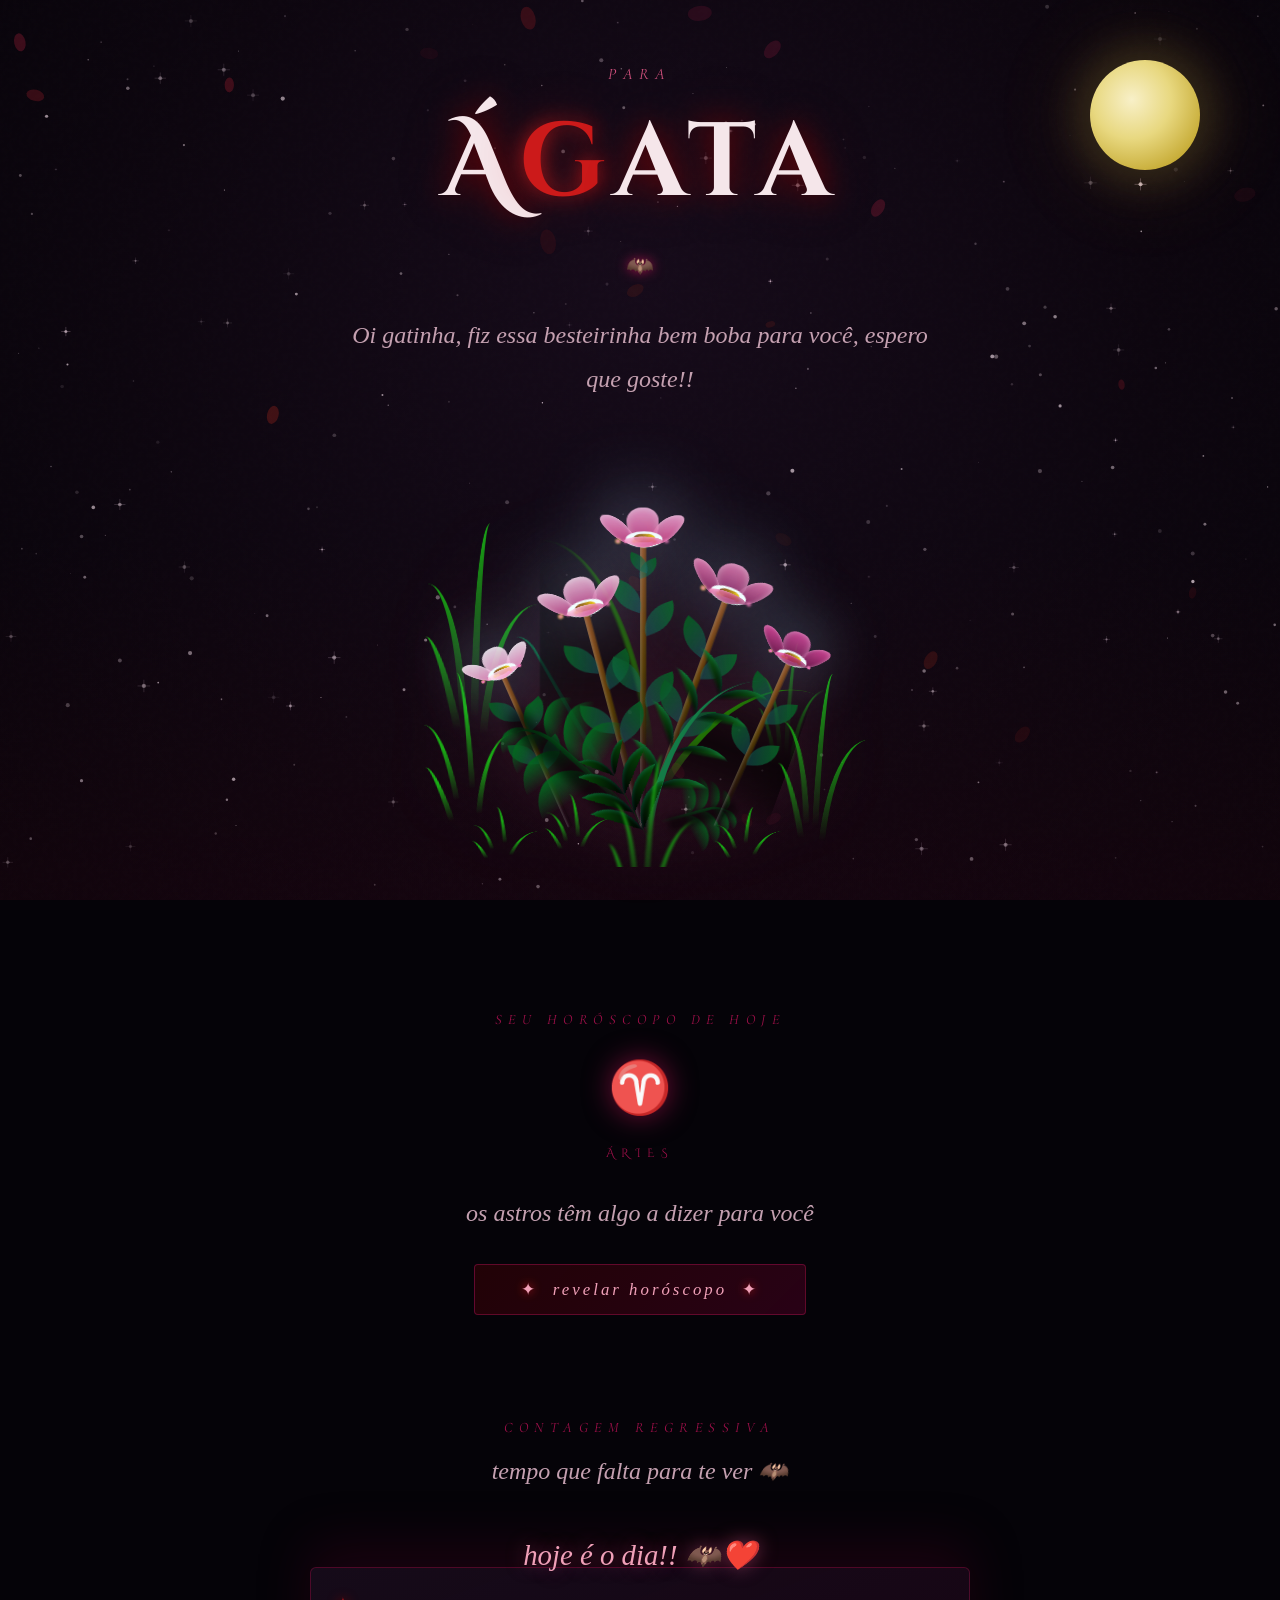
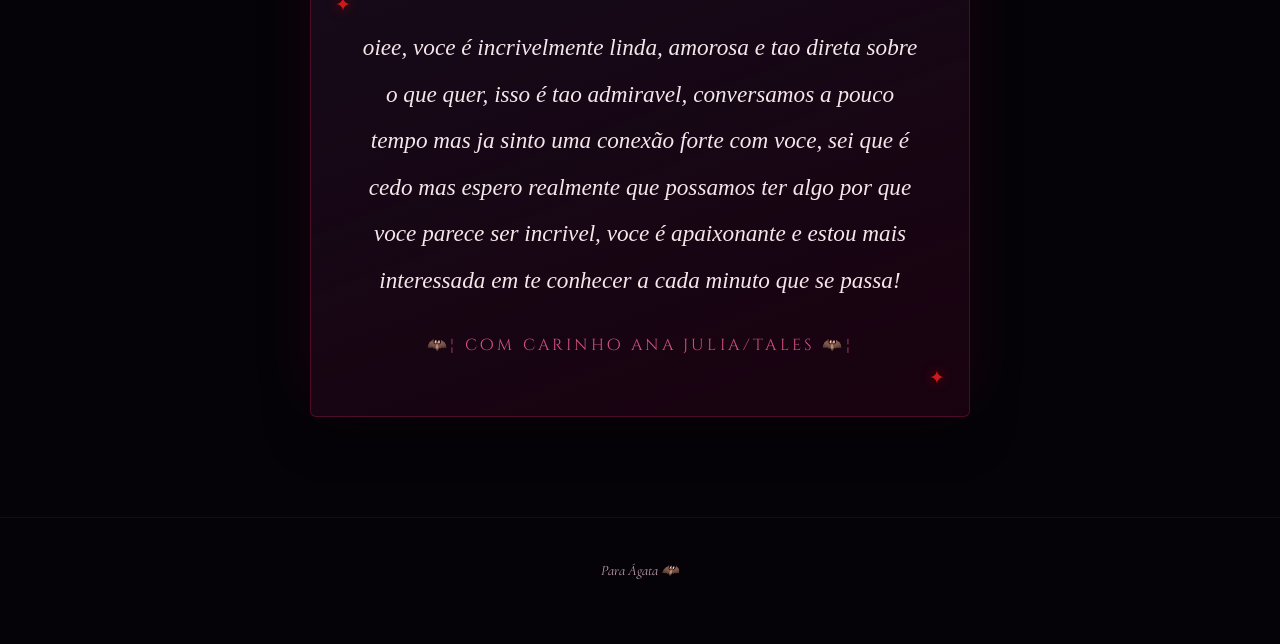
==== commit e293a4aa: "Add files via upload" ====
--- a/index.html
+++ b/index.html
@@ -722,6 +722,26 @@
     line-height: 1.95;
   }
 
+  .horoscope-gif-wrap {
+    margin: 24px auto 0;
+    display: flex;
+    justify-content: center;
+  }
+
+  .horoscope-gif {
+    max-width: min(260px, 80%);
+    border-radius: 8px;
+    opacity: 0;
+    transform: scale(0.88);
+    transition: opacity 0.7s 0.3s ease, transform 0.7s 0.3s cubic-bezier(.22,1,.36,1);
+    filter: drop-shadow(0 0 18px rgba(212,82,127,0.35));
+  }
+
+  .horoscope-card.visible .horoscope-gif {
+    opacity: 1;
+    transform: scale(1);
+  }
+
   .horoscope-lucky {
     margin-top: 24px;
     padding-top: 20px;
@@ -806,6 +826,9 @@
     <div class="horoscope-card" id="horoscope-card">
       <span class="horoscope-date-tag" id="horoscope-date-tag"></span>
       <p class="horoscope-text" id="horoscope-text"></p>
+      <div class="horoscope-gif-wrap">
+        <img class="horoscope-gif" src="1.gif" alt="" />
+      </div>
       <div class="horoscope-lucky">
         <span class="horoscope-lucky-item">cor do dia: <strong id="lucky-color"></strong></span>
         <span class="horoscope-lucky-item">energia: <strong id="lucky-energy"></strong></span>
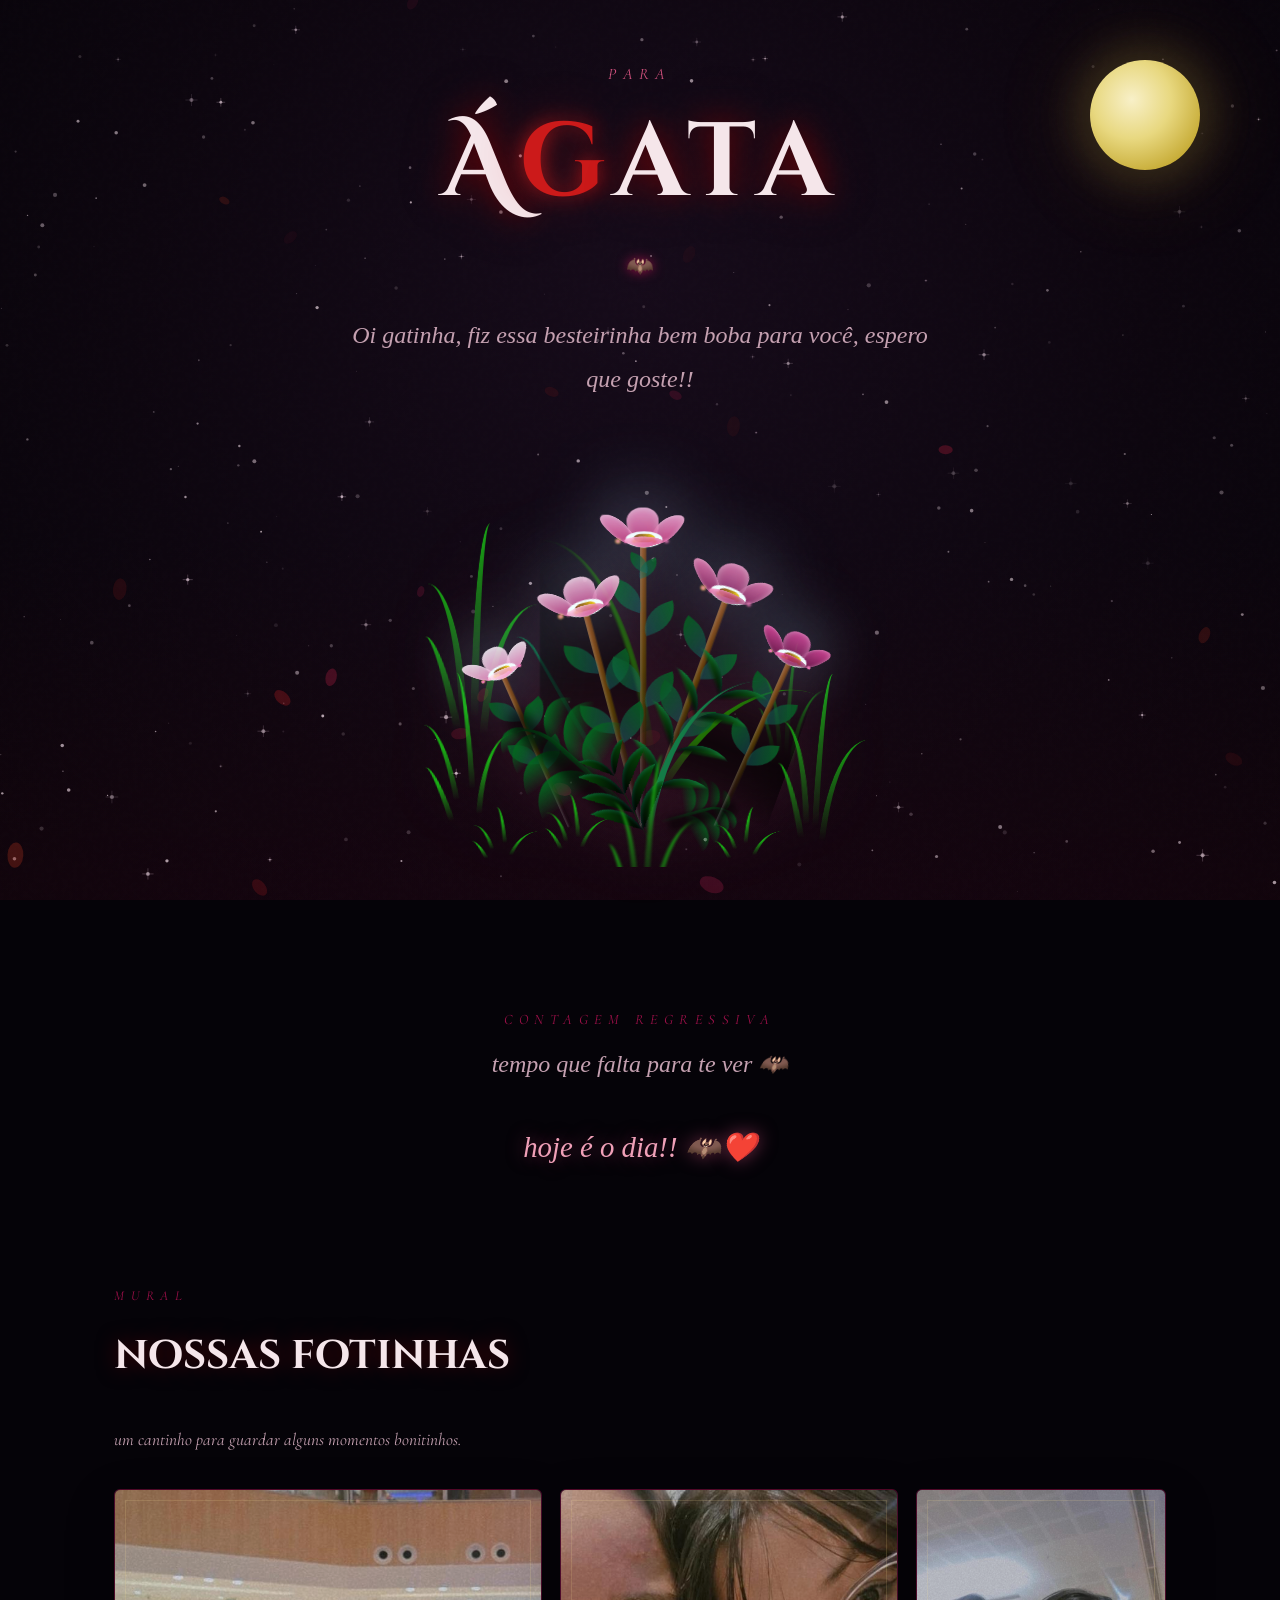
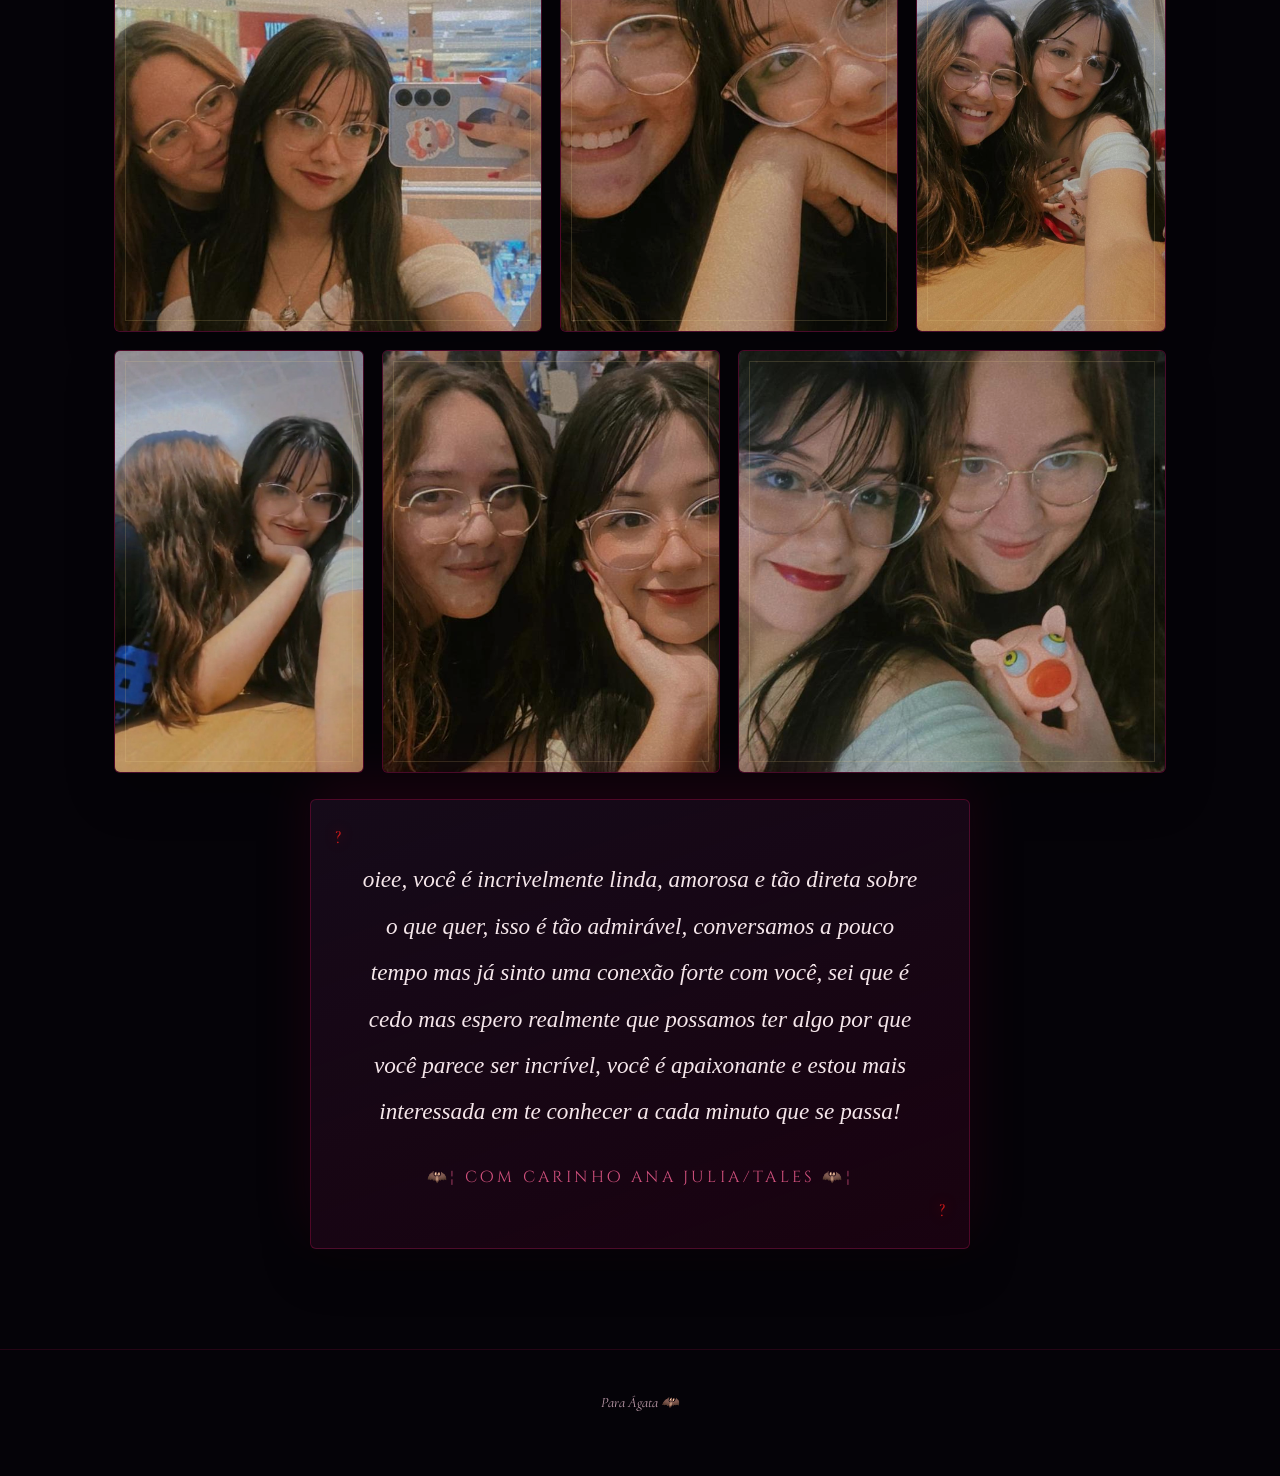
==== commit 8e987fe3: "Add files via upload" ====
--- a/index.html
+++ b/index.html
@@ -1,4 +1,4 @@
-﻿<!DOCTYPE html>
+<!DOCTYPE html>
 <html lang="pt-BR">
 <head>
 <meta charset="UTF-8"/>
@@ -165,7 +165,7 @@
     opacity: 0;
     animation: revealUp 1.3s 1.5s ease forwards;
   }
-  /* â”€â”€ SECTION STYLES â”€â”€ */
+  /* ── SECTION STYLES ── */
   section {
     padding: 80px 24px;
     max-width: 900px;
@@ -191,7 +191,7 @@
     margin-bottom: 32px;
   }
 
-  /* â”€â”€ CARD GRID â”€â”€ */
+  /* ── CARD GRID ── */
   .cards {
     display: grid;
     grid-template-columns: repeat(auto-fit, minmax(240px, 1fr));
@@ -248,7 +248,7 @@
     line-height: 1.7;
   }
 
-  /* â”€â”€ MESSAGE SECTION â”€â”€ */
+  /* ── MESSAGE SECTION ── */
   .message-section {
     text-align: center;
     padding: 0 24px 100px;
@@ -268,7 +268,7 @@
   }
 
   .message-box::before, .message-box::after {
-    content: '✦';
+    content: '?';
     position: absolute;
     color: var(--blood-bright);
     font-size: 1.2rem;
@@ -293,7 +293,7 @@
     letter-spacing: 0.2em;
   }
 
-  /* â”€â”€ FOOTER â”€â”€ */
+  /* ── FOOTER ── */
   footer {
     text-align: center;
     padding: 40px 24px 60px;
@@ -305,7 +305,7 @@
     z-index: 2;
   }
 
-  /* â”€â”€ SCROLL REVEAL â”€â”€ */
+  /* ── SCROLL REVEAL ── */
   .reveal {
     opacity: 0;
     transform: translateY(30px);
@@ -316,7 +316,7 @@
     transform: translateY(0);
   }
 
-  /* â”€â”€ HORIZONTAL RULE â”€â”€ */
+  /* ── HORIZONTAL RULE ── */
   .ornament-rule {
     display: flex;
     align-items: center;
@@ -337,13 +337,13 @@
     filter: drop-shadow(0 0 5px var(--blood));
   }
 
-  /* â”€â”€ ANIMATIONS â”€â”€ */
+  /* ── ANIMATIONS ── */
   @keyframes revealUp {
     from { opacity: 0; transform: translateY(28px); }
     to { opacity: 1; transform: translateY(0); }
   }
 
-  /* â”€â”€ BATS â”€â”€ */
+  /* ── BATS ── */
   .bat {
     position: fixed;
     left: 0;
@@ -392,7 +392,7 @@
     65% { transform: scaleX(0.86) scaleY(1.12) translateY(1px); }
   }
 
-  /* â”€â”€ CLICK BLOOD SPLATTER â”€â”€ */
+  /* ── CLICK BLOOD SPLATTER ── */
   .splatter {
     position: fixed;
     pointer-events: none;
@@ -541,7 +541,7 @@
   }
 
   .countdown-item::before {
-    content: '✦';
+    content: '?';
     position: absolute;
     top: 8px;
     left: 10px;
@@ -597,183 +597,138 @@
     animation: revealUp 1.2s ease forwards;
   }
 
-  /* -- HOROSCOPO -- */
-  .horoscope-section {
-    text-align: center;
-    padding: 60px 24px 40px;
+  /* -- PHOTO WALL -- */
+  .photo-wall-section {
+    max-width: 1100px;
+    padding-top: 70px;
+  }
+
+  .photo-wall-intro {
+    max-width: 620px;
+    color: var(--text-dim);
+    font-style: italic;
+    font-size: 1.08rem;
+    margin-bottom: 34px;
+  }
+
+  .photo-wall {
+    display: grid;
+    grid-template-columns: repeat(12, 1fr);
+    gap: 18px;
+    align-items: stretch;
+  }
+
+  .photo-card {
+    min-height: 230px;
+    border: 1px solid rgba(160,16,74,0.38);
+    border-radius: 6px;
+    overflow: hidden;
     position: relative;
-    z-index: 2;
-  }
-
-  .horoscope-sign-glyph {
-    font-size: 3.2rem;
-    display: block;
-    margin-bottom: 8px;
-    filter: drop-shadow(0 0 14px rgba(160,16,74,0.7));
-    animation: moonPulse 5s ease-in-out infinite;
-  }
-
-  .horoscope-sign-name {
-    font-family: 'Cinzel Decorative', serif;
-    font-size: 0.75rem;
-    letter-spacing: 0.55em;
-    color: var(--rose-mid);
-    text-transform: uppercase;
-    margin-bottom: 28px;
-    display: block;
-  }
-
-  .horoscope-btn {
-    background: linear-gradient(135deg, rgba(139,0,0,0.22) 0%, rgba(107,0,48,0.35) 100%);
-    border: 1px solid rgba(160,16,74,0.5);
-    color: var(--rose-pale);
-    font-family: 'IM Fell English', Georgia, serif;
-    font-style: italic;
-    font-size: 1.05rem;
-    letter-spacing: 0.18em;
-    padding: 14px 38px;
-    border-radius: 4px;
-    cursor: pointer;
-    position: relative;
-    overflow: hidden;
-    transition: border-color 0.4s, box-shadow 0.4s, color 0.4s, transform 0.2s;
-  }
-
-  .horoscope-btn::before {
+    background:
+      linear-gradient(160deg, rgba(22,11,26,0.94), rgba(107,0,48,0.26)),
+      radial-gradient(circle at 50% 24%, rgba(212,82,127,0.2), transparent 52%);
+    box-shadow: 0 18px 48px rgba(0,0,0,0.28);
+    transition: transform 0.35s ease, border-color 0.35s ease, box-shadow 0.35s ease;
+  }
+
+  .photo-card:nth-child(1),
+  .photo-card:nth-child(6) {
+    grid-column: span 5;
+    min-height: 300px;
+  }
+
+  .photo-card:nth-child(2),
+  .photo-card:nth-child(5) {
+    grid-column: span 4;
+  }
+
+  .photo-card:nth-child(3),
+  .photo-card:nth-child(4) {
+    grid-column: span 3;
+  }
+
+  .photo-card:hover {
+    transform: translateY(-6px);
+    border-color: rgba(204,26,26,0.6);
+    box-shadow: 0 24px 58px rgba(139,0,0,0.32);
+  }
+
+  .photo-card::before {
     content: '';
     position: absolute;
+    inset: 10px;
+    border: 1px solid rgba(240,216,144,0.16);
+    z-index: 2;
+    pointer-events: none;
+  }
+
+  .photo-card img {
+    width: 100%;
+    height: 100%;
+    min-height: inherit;
+    object-fit: cover;
+    display: block;
+    filter: saturate(0.92) contrast(1.05);
+    transition: transform 0.55s ease, filter 0.55s ease;
+  }
+
+  .photo-card:hover img {
+    transform: scale(1.05);
+    filter: saturate(1.05) contrast(1.08);
+  }
+
+  .photo-card img.missing {
+    display: none;
+  }
+
+  .photo-placeholder {
+    position: absolute;
     inset: 0;
-    background: radial-gradient(circle at 50% 120%, rgba(204,26,26,0.25) 0%, transparent 70%);
+    display: grid;
+    place-items: center;
+    padding: 28px;
+    text-align: center;
+    font-family: 'IM Fell English', Georgia, serif;
+    font-style: italic;
+    font-size: 1.05rem;
+    color: var(--rose-pale);
+    text-shadow: 0 0 18px rgba(139,0,0,0.55);
     opacity: 0;
-    transition: opacity 0.4s;
-  }
-
-  .horoscope-btn:hover {
-    border-color: rgba(204,26,26,0.7);
-    box-shadow: 0 0 28px rgba(139,0,0,0.4), 0 0 6px rgba(204,26,26,0.3);
-    color: var(--text-main);
-    transform: translateY(-2px);
-  }
-
-  .horoscope-btn:hover::before { opacity: 1; }
-
-  .horoscope-btn:active { transform: translateY(0); }
-
-  .horoscope-btn .btn-star {
-    margin: 0 8px;
-    font-style: normal;
-    filter: drop-shadow(0 0 5px var(--blood-bright));
-  }
-
-  .horoscope-card {
-    max-width: 620px;
-    margin: 36px auto 0;
-    background: linear-gradient(160deg, rgba(22,11,26,0.98) 0%, rgba(107,0,48,0.22) 100%);
-    border: 1px solid rgba(160,16,74,0.45);
-    border-radius: 6px;
-    padding: 44px 40px;
-    box-shadow: 0 12px 48px rgba(80,0,35,0.32);
-    position: relative;
-    display: none;
-    opacity: 0;
-    transform: translateY(20px) scale(0.97);
-    transition: opacity 0.6s cubic-bezier(.22,1,.36,1), transform 0.6s cubic-bezier(.22,1,.36,1);
-  }
-
-  .horoscope-card.visible {
+    transition: opacity 0.3s ease;
+  }
+
+  .photo-card img.missing + .photo-placeholder {
     opacity: 1;
-    transform: translateY(0) scale(1);
-  }
-
-  .horoscope-card::before {
-    content: '✦';
+  }
+
+  .photo-placeholder::before {
+    content: '?';
     position: absolute;
-    top: 16px; left: 20px;
-    font-size: 0.6rem;
+    top: 22px;
+    left: 24px;
     color: var(--blood-bright);
-    filter: drop-shadow(0 0 5px var(--blood));
-  }
-
-  .horoscope-card::after {
-    content: '✦';
-    position: absolute;
-    bottom: 16px; right: 20px;
-    font-size: 0.6rem;
-    color: var(--blood-bright);
-    filter: drop-shadow(0 0 5px var(--blood));
-  }
-
-  .horoscope-date-tag {
-    font-family: 'Cormorant Garamond', serif;
-    font-style: italic;
-    font-size: 0.78rem;
-    letter-spacing: 0.4em;
-    color: var(--rose-mid);
-    text-transform: uppercase;
-    margin-bottom: 20px;
-    display: block;
-  }
-
-  .horoscope-text {
-    font-family: 'IM Fell English', Georgia, serif;
-    font-style: italic;
-    font-size: clamp(1.05rem, 2.2vw, 1.3rem);
-    color: var(--text-main);
-    line-height: 1.95;
-  }
-
-  .horoscope-gif-wrap {
-    margin: 24px auto 0;
-    display: flex;
-    justify-content: center;
-  }
-
-  .horoscope-gif {
-    max-width: min(260px, 80%);
-    border-radius: 8px;
-    opacity: 0;
-    transform: scale(0.88);
-    transition: opacity 0.7s 0.3s ease, transform 0.7s 0.3s cubic-bezier(.22,1,.36,1);
-    filter: drop-shadow(0 0 18px rgba(212,82,127,0.35));
-  }
-
-  .horoscope-card.visible .horoscope-gif {
-    opacity: 1;
-    transform: scale(1);
-  }
-
-  .horoscope-lucky {
-    margin-top: 24px;
-    padding-top: 20px;
-    border-top: 1px solid rgba(160,16,74,0.25);
-    display: flex;
-    justify-content: center;
-    gap: 32px;
-    flex-wrap: wrap;
-  }
-
-  .horoscope-lucky-item {
-    font-family: 'Cormorant Garamond', serif;
-    font-size: 0.88rem;
-    color: var(--text-dim);
-  }
-
-  .horoscope-lucky-item strong {
-    color: var(--rose-light);
-    font-style: italic;
-    font-weight: 400;
-    letter-spacing: 0.1em;
-  }
-
-  /* â”€â”€ RESPONSIVE â”€â”€ */
+    filter: drop-shadow(0 0 6px var(--blood));
+  }
+
+  /* ── RESPONSIVE ── */
   @media (max-width: 600px) {
     .hero-moon { width: 70px; height: 70px; top: 30px; right: 24px; }
     .message-box { padding: 36px 24px; }
     .cards { grid-template-columns: 1fr; }
     .countdown-item { min-width: 72px; padding: 18px 14px 14px; }
     .countdown-separator { font-size: 1.6rem; }
-    .horoscope-card { padding: 32px 22px; }
-    .horoscope-lucky { gap: 18px; }
+    .photo-wall-section { padding-top: 50px; }
+    .photo-wall { grid-template-columns: 1fr; gap: 16px; }
+    .photo-card,
+    .photo-card:nth-child(1),
+    .photo-card:nth-child(2),
+    .photo-card:nth-child(3),
+    .photo-card:nth-child(4),
+    .photo-card:nth-child(5),
+    .photo-card:nth-child(6) {
+      grid-column: auto;
+      min-height: 260px;
+    }
   }
 </style>
 </head>
@@ -792,7 +747,7 @@
 
 <div class="site">
 
-  <!-- â•â•â•â•â•â•â•â•â•â• HERO â•â•â•â•â•â•â•â•â•â• -->
+  <!-- ══════════ HERO ══════════ -->
   <section class="hero">
 
     <div class="hero-moon"></div>
@@ -812,30 +767,8 @@
 
   </section>
 
-  <!-- â•â•â•â•â•â•â•â•â•â• MESSAGE â•â•â•â•â•â•â•â•â•â• -->
+  <!-- ══════════ MESSAGE ══════════ -->
   
-  <!-- HOROSCOPO -->
-  <div class="horoscope-section reveal">
-    <p class="countdown-label">seu horóscopo de hoje</p>
-    <span class="horoscope-sign-glyph">♈</span>
-    <span class="horoscope-sign-name">Áries</span>
-    <p class="countdown-title" style="margin-bottom:28px">os astros têm algo a dizer para você</p>
-    <button class="horoscope-btn" id="horoscope-btn">
-      <span class="btn-star">✦</span> revelar horóscopo <span class="btn-star">✦</span>
-    </button>
-    <div class="horoscope-card" id="horoscope-card">
-      <span class="horoscope-date-tag" id="horoscope-date-tag"></span>
-      <p class="horoscope-text" id="horoscope-text"></p>
-      <div class="horoscope-gif-wrap">
-        <img class="horoscope-gif" src="1.gif" alt="" />
-      </div>
-      <div class="horoscope-lucky">
-        <span class="horoscope-lucky-item">cor do dia: <strong id="lucky-color"></strong></span>
-        <span class="horoscope-lucky-item">energia: <strong id="lucky-energy"></strong></span>
-      </div>
-    </div>
-  </div>
-
   <!-- COUNTDOWN -->
   <div class="countdown-section reveal">
     <p class="countdown-label">contagem regressiva</p>
@@ -863,12 +796,45 @@
     </div>
   </div>
 
+  <section class="photo-wall-section reveal">
+    <p class="section-label">mural</p>
+    <h2 class="section-title">nossas fotinhas</h2>
+    <p class="photo-wall-intro">um cantinho para guardar alguns momentos bonitinhos.</p>
+
+    <div class="photo-wall" aria-label="Mural de fotos">
+      <figure class="photo-card">
+        <img src="fotos/foto1.jpeg" alt="Foto especial 1"/>
+        <figcaption class="photo-placeholder">coloque sua foto em fotos/foto1.jpeg</figcaption>
+      </figure>
+      <figure class="photo-card">
+        <img src="fotos/foto2.jpeg" alt="Foto especial 2"/>
+        <figcaption class="photo-placeholder">coloque sua foto em fotos/foto2.jpeg</figcaption>
+      </figure>
+      <figure class="photo-card">
+        <img src="fotos/foto3.jpeg" alt="Foto especial 3"/>
+        <figcaption class="photo-placeholder">coloque sua foto em fotos/foto3.jpeg</figcaption>
+      </figure>
+      <figure class="photo-card">
+        <img src="fotos/foto4.jpeg" alt="Foto especial 4"/>
+        <figcaption class="photo-placeholder">coloque sua foto em fotos/foto4.jpeg</figcaption>
+      </figure>
+      <figure class="photo-card">
+        <img src="fotos/foto5.jpeg" alt="Foto especial 5"/>
+        <figcaption class="photo-placeholder">coloque sua foto em fotos/foto5.jpeg</figcaption>
+      </figure>
+      <figure class="photo-card">
+        <img src="fotos/foto6.jpeg" alt="Foto especial 6"/>
+        <figcaption class="photo-placeholder">coloque sua foto em fotos/foto6.jpeg</figcaption>
+      </figure>
+    </div>
+  </section>
+
   <section class="message-section">
     <div class="message-box reveal">
       <p class="message-quote">
-         oiee, voce é incrivelmente linda, amorosa e tao direta sobre o que quer, isso é tao admiravel,
-         conversamos a pouco tempo mas ja sinto uma conexão forte com voce, sei que é cedo mas espero realmente 
-         que possamos ter algo por que voce parece ser incrivel, voce é apaixonante e estou mais interessada em te 
+         oiee, você é incrivelmente linda, amorosa e tão direta sobre o que quer, isso é tão admirável,
+         conversamos a pouco tempo mas já sinto uma conexão forte com você, sei que é cedo mas espero realmente 
+         que possamos ter algo por que você parece ser incrível, você é apaixonante e estou mais interessada em te 
          conhecer a cada minuto que se passa!
       </p>
       <p class="message-sig">🦇¦ com carinho ana julia/tales 🦇¦</p>
@@ -882,7 +848,7 @@
 </footer>
 
 <script>
-// â”€â”€ STARFIELD / PARTICLE BACKGROUND â”€â”€
+// ── STARFIELD / PARTICLE BACKGROUND ──
 const canvas = document.getElementById('bg-canvas');
 const ctx = canvas.getContext('2d');
 let W, H, stars = [], particles = [];
@@ -990,7 +956,7 @@
 particles.forEach(p => p.phase = Math.random() * Math.PI * 2);
 drawBg();
 
-// â”€â”€ SCROLL REVEAL â”€â”€
+// ── SCROLL REVEAL ──
 const observer = new IntersectionObserver(entries => {
   entries.forEach(e => {
     if (e.isIntersecting) { e.target.classList.add('visible'); }
@@ -998,7 +964,12 @@
 }, { threshold: 0.15 });
 document.querySelectorAll('.reveal').forEach(el => observer.observe(el));
 
-// â”€â”€ RANDOM BATS â”€â”€
+// -- PHOTO WALL FALLBACKS --
+document.querySelectorAll('.photo-card img').forEach(img => {
+  img.addEventListener('error', () => img.classList.add('missing'));
+});
+
+// ── RANDOM BATS ──
 function spawnBat() {
   const bat = document.createElement('div');
   bat.className = 'bat';
@@ -1042,7 +1013,7 @@
 setTimeout(spawnBat, 1000);
 setTimeout(spawnBat, 2200);
 
-// â”€â”€ CLICK BLOOD SPLATTER â”€â”€
+// ── CLICK BLOOD SPLATTER ──
 document.addEventListener('click', e => {
   const el = document.createElement('div');
   el.className = 'splatter';
@@ -1071,107 +1042,9 @@
   });
 })();
 
-// -- HOROSCOPO --
-(function () {
-  const mensagens = [
-    {
-      texto: "Hoje vai ser um daqueles dias gostosos que a gente não esquece tão fácil. A manhã começa levinha e o universo reservou pelo menos um momento especial só para você sorrir à toa — pode não saber ainda o motivo, mas vai acontecer. Aproveita cada minutinho, tá?",
-      cor: "rosa quartzo", energia: "aconchegante"
-    },
-    {
-      texto: "Os astros prometem que hoje você vai se sentir bem dentro da sua própria pele — daquele jeito tranquilo e gostoso de quem sabe quem é. Alguma coisa pequenininha vai te fazer o coração quentinho hoje, provavelmente quando você menos esperar. Fica de olho!",
-      cor: "rosa bebê", energia: "quentinha"
-    },
-    {
-      texto: "Hoje é dia de mimar a si mesma, gatinha. Os planetas estão todos do seu lado pedindo que você faça pelo menos uma coisa que te deixe feliz — seja tomar um chá gostoso, ouvir aquela música ou simplesmente descansar sem culpa. Você merece isso e muito mais.",
-      cor: "rosa chá", energia: "amorosa"
-    },
-    {
-      texto: "A lua está te mandando uma energia muito boa hoje! Pode ser que um pensamento fofo apareça do nada na sua cabeça, ou que alguém mande uma mensagem que vai te deixar com aquele sorrisinho bobo no rosto. O dia tem tudo para ser bem docinho.",
-      cor: "rosa aurora", energia: "docinha"
-    },
-    {
-      texto: "Vênus está do seu lado o dia inteiro hoje, Ágata. Isso significa que os momentos que parecem simples — uma conversa, um olhar, um detalhe bobo — vão guardar um carinho especial dentro deles. Presta atenção nas pequeninices, que é lá que mora a magia.",
-      cor: "rosa antigo", energia: "encantada"
-    },
-    {
-      texto: "Hoje os astros pedem que você respire fundo e deixe o dia fluir com calma. Vai ter pelo menos um momento em que você vai parar e pensar 'que bom que estou aqui'. O universo está conspirando para que hoje seja leve, gostoso e cheio de carinho.",
-      cor: "rosa névoa", energia: "serena"
-    },
-    {
-      texto: "O cosmos reservou surpresas fofas para você hoje! Não precisa nem sair de casa para sentir — às vezes é uma música que começa a tocar na hora certa, uma mensagem inesperada ou só aquela sensação boa de que o dia vai dar certo. E vai, pode confiar.",
-      cor: "rosa pétala", energia: "surpresa"
-    },
-    {
-      texto: "Hoje é um dia para você se sentir abraçada pelo universo, Ágata. As coisas vão se encaixando no lugar certinho, uma a uma. Se der uma saudade boba de alguém ou uma vontade de mandar uma mensagem fofa — vai lá, o dia está favorável para conexões do coração.",
-      cor: "rosa malva", energia: "acolhedora"
-    },
-    {
-      texto: "Os astros dizem que hoje você vai ter aquela energia boa de início de coisa bonita. Pode ser uma ideia nova, uma conversa que esquenta o coração ou só uma tarde que passa devagarinho e gostoso. O dia foi feito com cuidado pra você, gatinha — aproveita.",
-      cor: "rosa suave", energia: "radiante"
-    },
-    {
-      texto: "Hoje a energia está toda voltada para o que você sente. Os planetas pedem que você dê atenção para o que te faz bem — pessoas, músicas, lugares, pensamentos. Vai ser um dia que enche o coração de uma forma quieta e muito bonita. Tudo vai ficar bem.",
-      cor: "rosa pastel", energia: "sensível"
-    },
-    {
-      texto: "Marte tá te dando uma forcinha extra hoje! Vai ser um dia em que as coisas rendem, o humor fica leve e a disposição aparece do nada. Tem uma boa chance de acontecer algo pequenininho que vai te deixar sorrindo feito boba por um tempinho. Aproveita!",
-      cor: "rosa chiclete", energia: "animada"
-    },
-    {
-      texto: "Hoje os astros te mandam um recado bem simples: vai ser um dia bom. Não de forma grandiosa — mas daquele jeito gostoso de dia tranquilo, com momentos que aquecem o peito. Cuida de você, ri das coisas bobas e deixa o carinho que as pessoas te mandam pousar.",
-      cor: "rosa profundo", energia: "tranquila"
-    },
-    {
-      texto: "O universo pintou o céu de hoje com suas cores favoritas, Ágata. Vai ter um momento hoje que vai parecer pequeno mas vai ficar na memória — daqueles que a gente guarda sem querer. Fica presente, respira o dia com calma e deixa a felicidade chegar do jeitinho dela.",
-      cor: "rosa cerejeira", energia: "presente"
-    },
-    {
-      texto: "Hoje é um ótimo dia para se deixar sentir. Os astros estão todos conspirando para que você receba carinho — de pessoas, de músicas, de coincidências fofas que o universo arruma quando a gente menos espera. O dia tem gosto de coisa boa, pode acreditar.",
-      cor: "rosa flamingo", energia: "aberta"
-    },
-    {
-      texto: "Os planetas prometem um dia cheio de momentos quentinhos para você hoje. Pode ser que alguém pense em você sem motivo e sorria, ou que uma música toque bem na hora certa. O universo é fofo assim às vezes — e hoje ele resolveu ser fofo especialmente por você.",
-      cor: "rosa quartzo rosado", energia: "especial"
-    }
-  ];
-
-  const meses = ['janeiro','fevereiro','março','abril','maio','junho','julho','agosto','setembro','outubro','novembro','dezembro'];
-  const hoje = new Date();
-  const idx = hoje.getDate() % mensagens.length;
-  const msg = mensagens[idx];
-
-  const dateStr = `${hoje.getDate()} de ${meses[hoje.getMonth()]} de ${hoje.getFullYear()}`;
-
-  const btn = document.getElementById('horoscope-btn');
-  const card = document.getElementById('horoscope-card');
-  const textEl = document.getElementById('horoscope-text');
-  const dateEl = document.getElementById('horoscope-date-tag');
-  const colorEl = document.getElementById('lucky-color');
-  const energyEl = document.getElementById('lucky-energy');
-
-  textEl.textContent = msg.texto;
-  dateEl.textContent = dateStr;
-  colorEl.textContent = msg.cor;
-  energyEl.textContent = msg.energia;
-
-  let revealed = false;
-  btn.addEventListener('click', () => {
-    if (!revealed) {
-      revealed = true;
-      card.style.display = 'block';
-      requestAnimationFrame(() => requestAnimationFrame(() => card.classList.add('visible')));
-      btn.textContent = '✦ os astros falaram ✦';
-      btn.style.opacity = '0.6';
-      btn.style.cursor = 'default';
-      btn.style.pointerEvents = 'none';
-    }
-  });
-})();
-
 // -- COUNTDOWN --
 (function () {
-  const target = new Date('2026-05-30T00:00:00');
+  const target = new Date('2026-06-06T00:00:00');
 
   function pad(n) { return String(n).padStart(2, '0'); }
 
@@ -1209,3 +1082,4 @@
 </script>
 </body>
 </html>
+
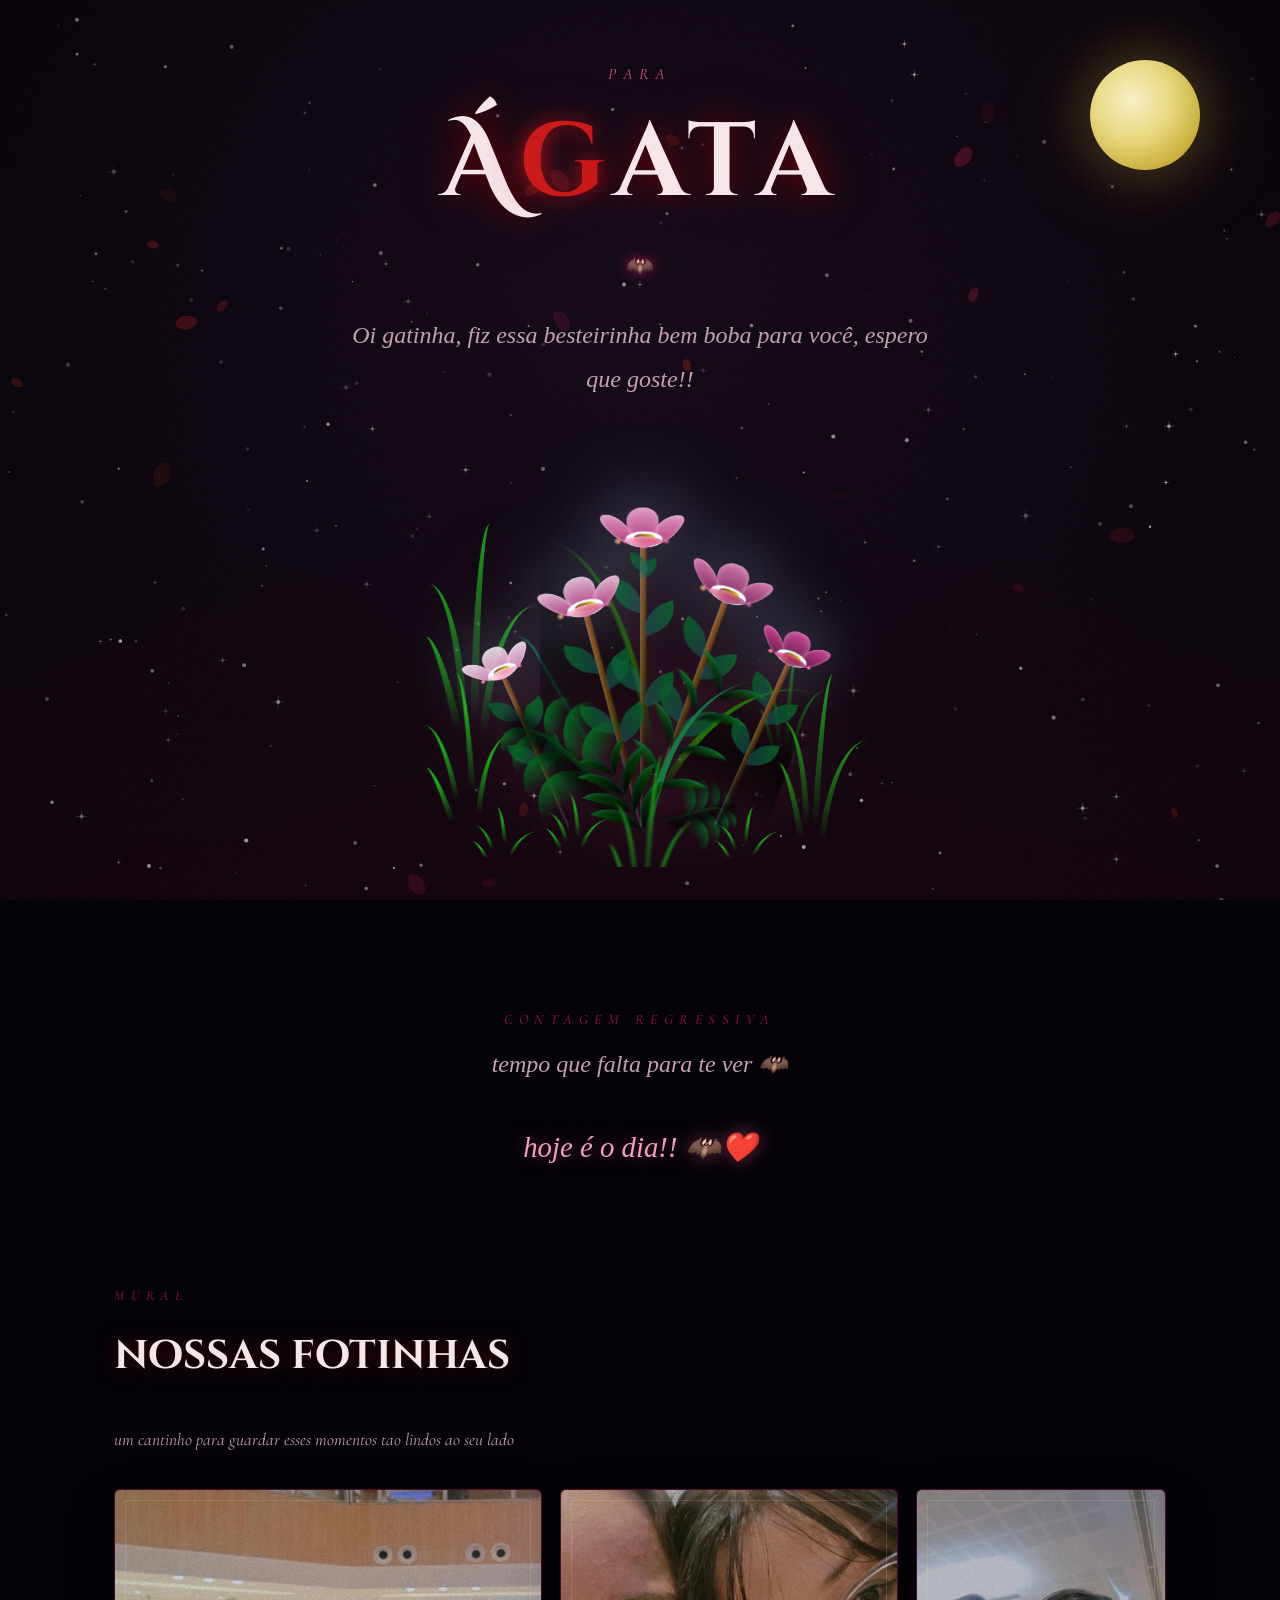
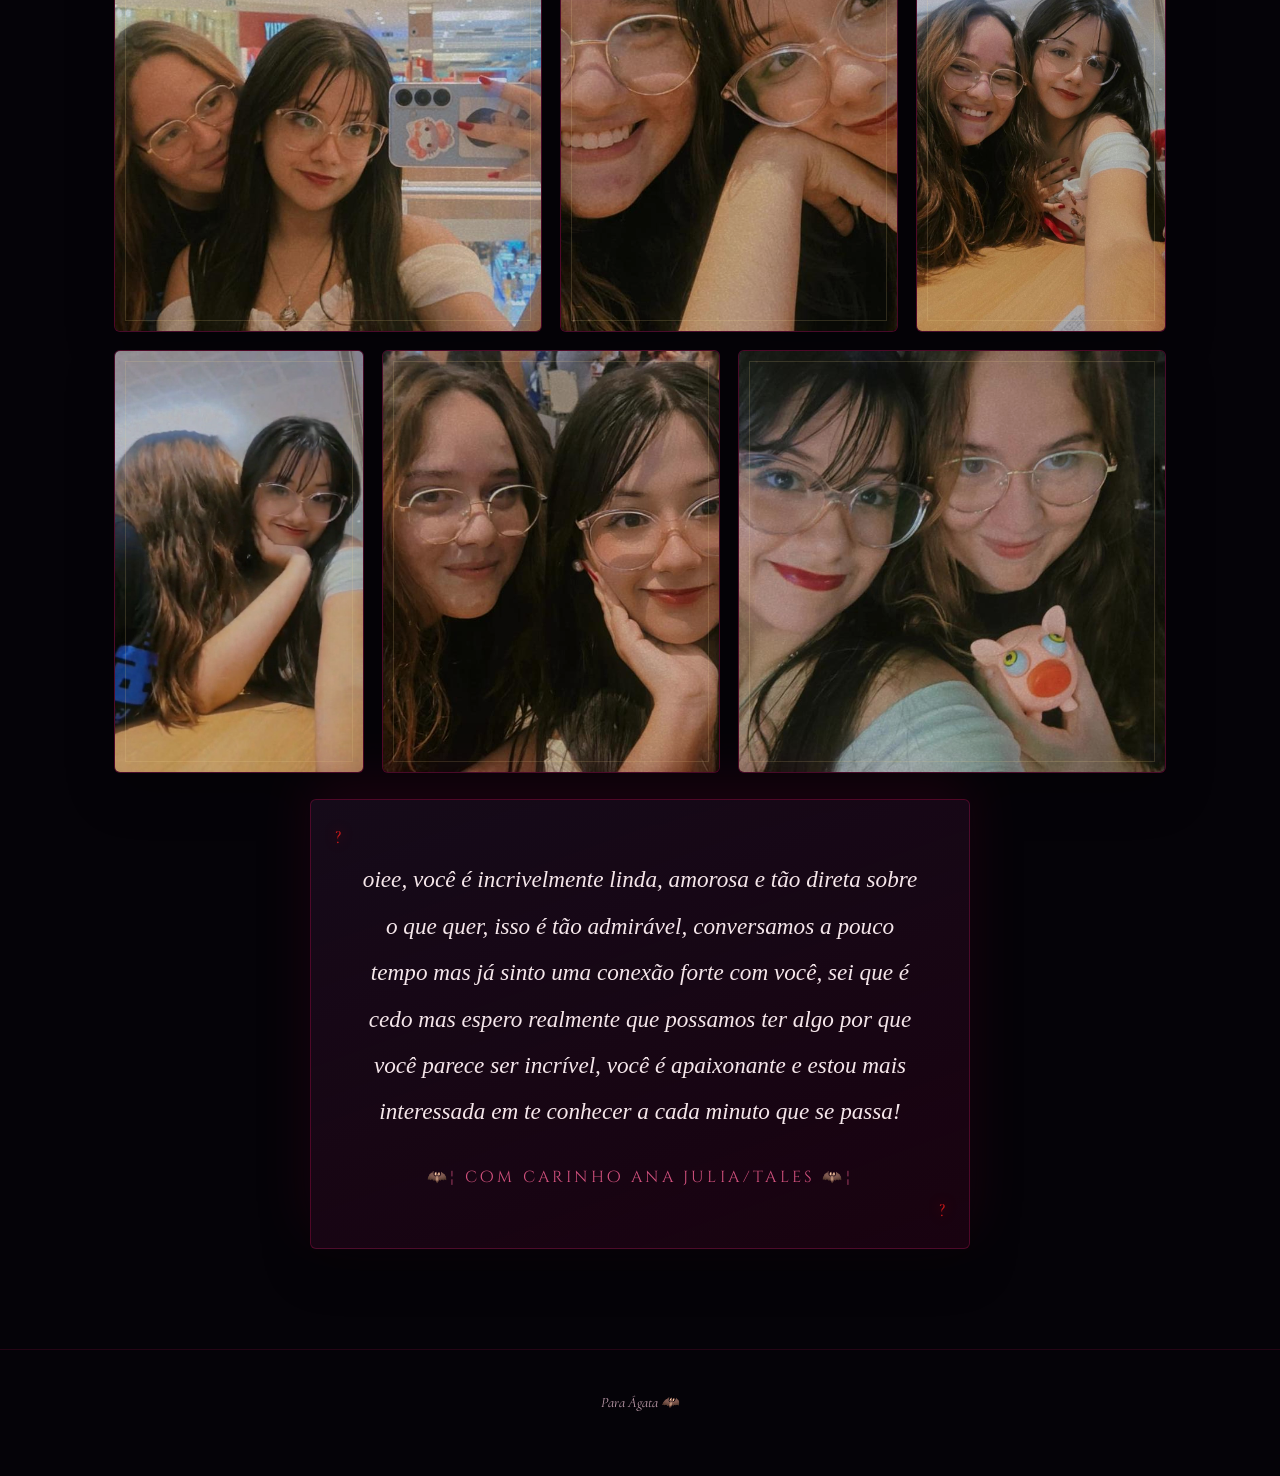
==== commit 61d633ef: "Add files via upload" ====
--- a/index.html
+++ b/index.html
@@ -799,7 +799,7 @@
   <section class="photo-wall-section reveal">
     <p class="section-label">mural</p>
     <h2 class="section-title">nossas fotinhas</h2>
-    <p class="photo-wall-intro">um cantinho para guardar alguns momentos bonitinhos.</p>
+    <p class="photo-wall-intro">um cantinho para guardar esses momentos tao lindos ao seu lado</p>
 
     <div class="photo-wall" aria-label="Mural de fotos">
       <figure class="photo-card">
@@ -1082,4 +1082,4 @@
 </script>
 </body>
 </html>
-
+
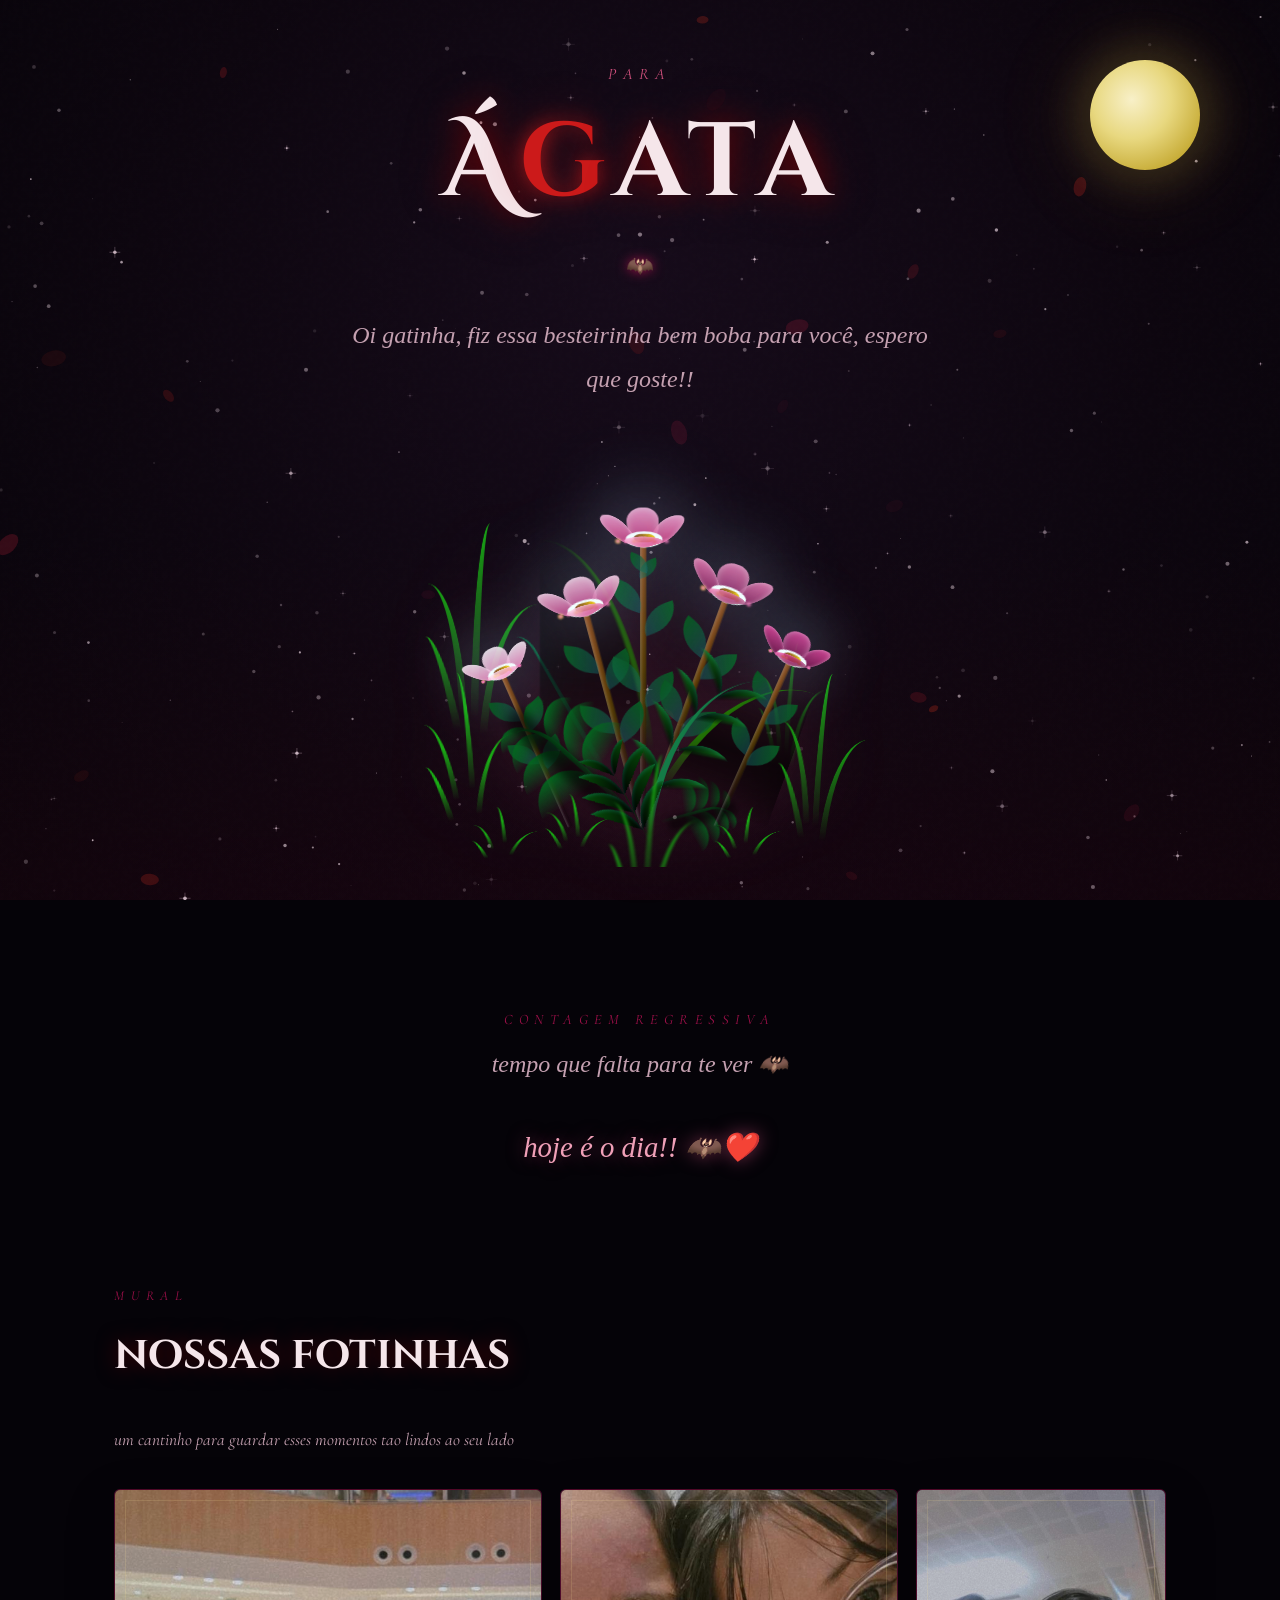
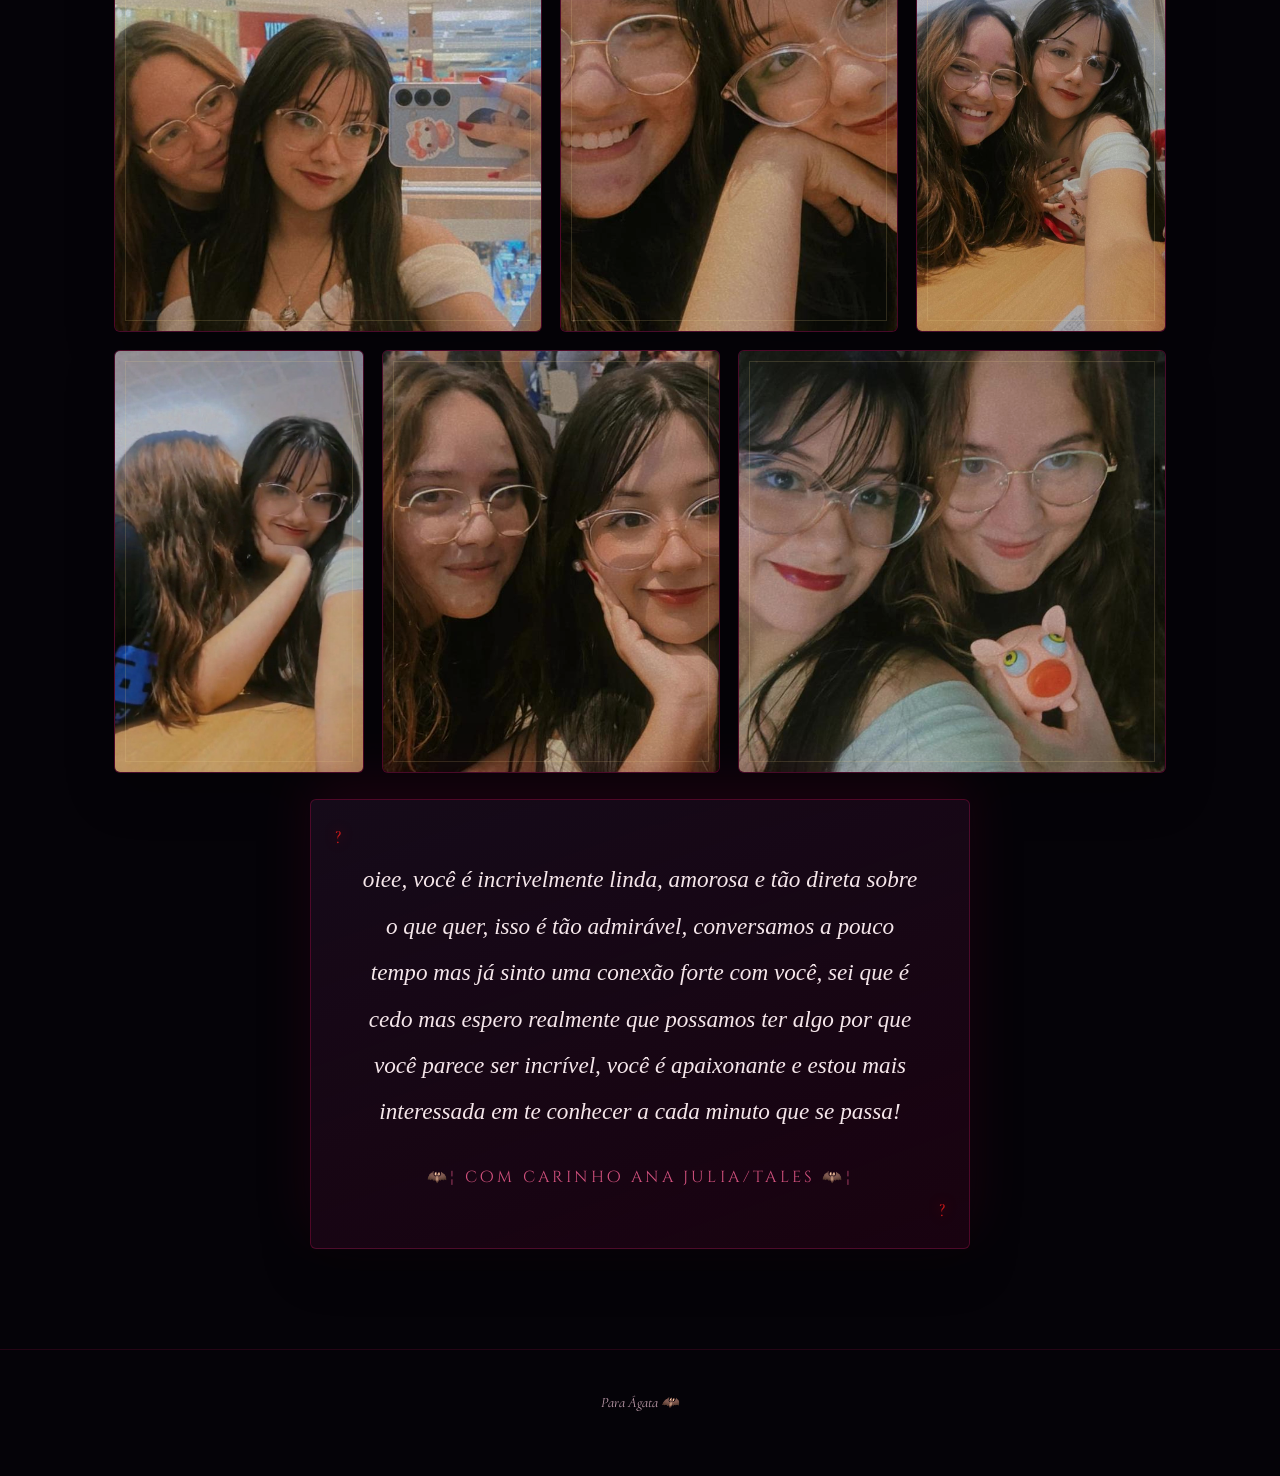
==== commit 5ce61da3: "Add files via upload" ====
--- a/index.html
+++ b/index.html
@@ -362,6 +362,55 @@
     display: block;
     transform-origin: center;
     animation: wingBeat 0.42s ease-in-out infinite;
+  }
+
+  .rare-emoji {
+    position: fixed;
+    left: 0;
+    top: 0;
+    z-index: 4;
+    width: 48px;
+    height: 48px;
+    display: grid;
+    place-items: center;
+    border: 0;
+    border-radius: 50%;
+    background: radial-gradient(circle, rgba(240,216,144,0.2) 0%, rgba(160,16,74,0.12) 48%, transparent 72%);
+    color: var(--gold-pale);
+    cursor: pointer;
+    font-size: 2rem;
+    line-height: 1;
+    opacity: 0;
+    transform: translate(var(--secret-x), var(--secret-y)) scale(0.5) rotate(-12deg);
+    filter: drop-shadow(0 0 12px rgba(240,216,144,0.7));
+    animation: rareEmojiAppear 9s ease forwards, rareEmojiFloat 1.8s ease-in-out infinite;
+    will-change: transform, opacity;
+  }
+
+  .rare-emoji:hover,
+  .rare-emoji:focus-visible {
+    outline: none;
+    filter: drop-shadow(0 0 18px rgba(240,216,144,0.95));
+  }
+
+  @keyframes rareEmojiAppear {
+    0% {
+      opacity: 0;
+      transform: translate(var(--secret-x), var(--secret-y)) scale(0.5) rotate(-12deg);
+    }
+    14%, 78% {
+      opacity: 1;
+      transform: translate(var(--secret-x), var(--secret-y)) scale(1) rotate(8deg);
+    }
+    100% {
+      opacity: 0;
+      transform: translate(var(--secret-x), calc(var(--secret-y) - 36px)) scale(0.65) rotate(18deg);
+    }
+  }
+
+  @keyframes rareEmojiFloat {
+    0%, 100% { margin-top: 0; }
+    50% { margin-top: -8px; }
   }
 
   @keyframes batFlight {
@@ -1013,6 +1062,49 @@
 setTimeout(spawnBat, 1000);
 setTimeout(spawnBat, 2200);
 
+// -- RARE EMOJI SECRET --
+let rareEmojiVisible = false;
+
+function spawnRareEmoji() {
+  if (rareEmojiVisible) return;
+  rareEmojiVisible = true;
+
+  const secret = document.createElement('button');
+  secret.className = 'rare-emoji';
+  secret.type = 'button';
+  secret.setAttribute('aria-label', 'abrir mural secreto');
+  secret.textContent = String.fromCodePoint(0x1F48C);
+
+  const x = Math.random() * 78 + 8;
+  const y = Math.random() * 58 + 12;
+  secret.style.setProperty('--secret-x', `${x}vw`);
+  secret.style.setProperty('--secret-y', `${y}vh`);
+
+  secret.addEventListener('click', e => {
+    e.stopPropagation();
+    window.open('mural.html', '_blank', 'noopener');
+    secret.remove();
+    rareEmojiVisible = false;
+  });
+
+  document.body.appendChild(secret);
+  setTimeout(() => {
+    secret.remove();
+    rareEmojiVisible = false;
+  }, 9000);
+}
+
+function scheduleRareEmoji() {
+  const delay = Math.random() * 18000 + 22000;
+  setTimeout(() => {
+    spawnRareEmoji();
+    scheduleRareEmoji();
+  }, delay);
+}
+
+setTimeout(spawnRareEmoji, 7000);
+scheduleRareEmoji();
+
 // ── CLICK BLOOD SPLATTER ──
 document.addEventListener('click', e => {
   const el = document.createElement('div');
@@ -1082,4 +1174,3 @@
 </script>
 </body>
 </html>
-
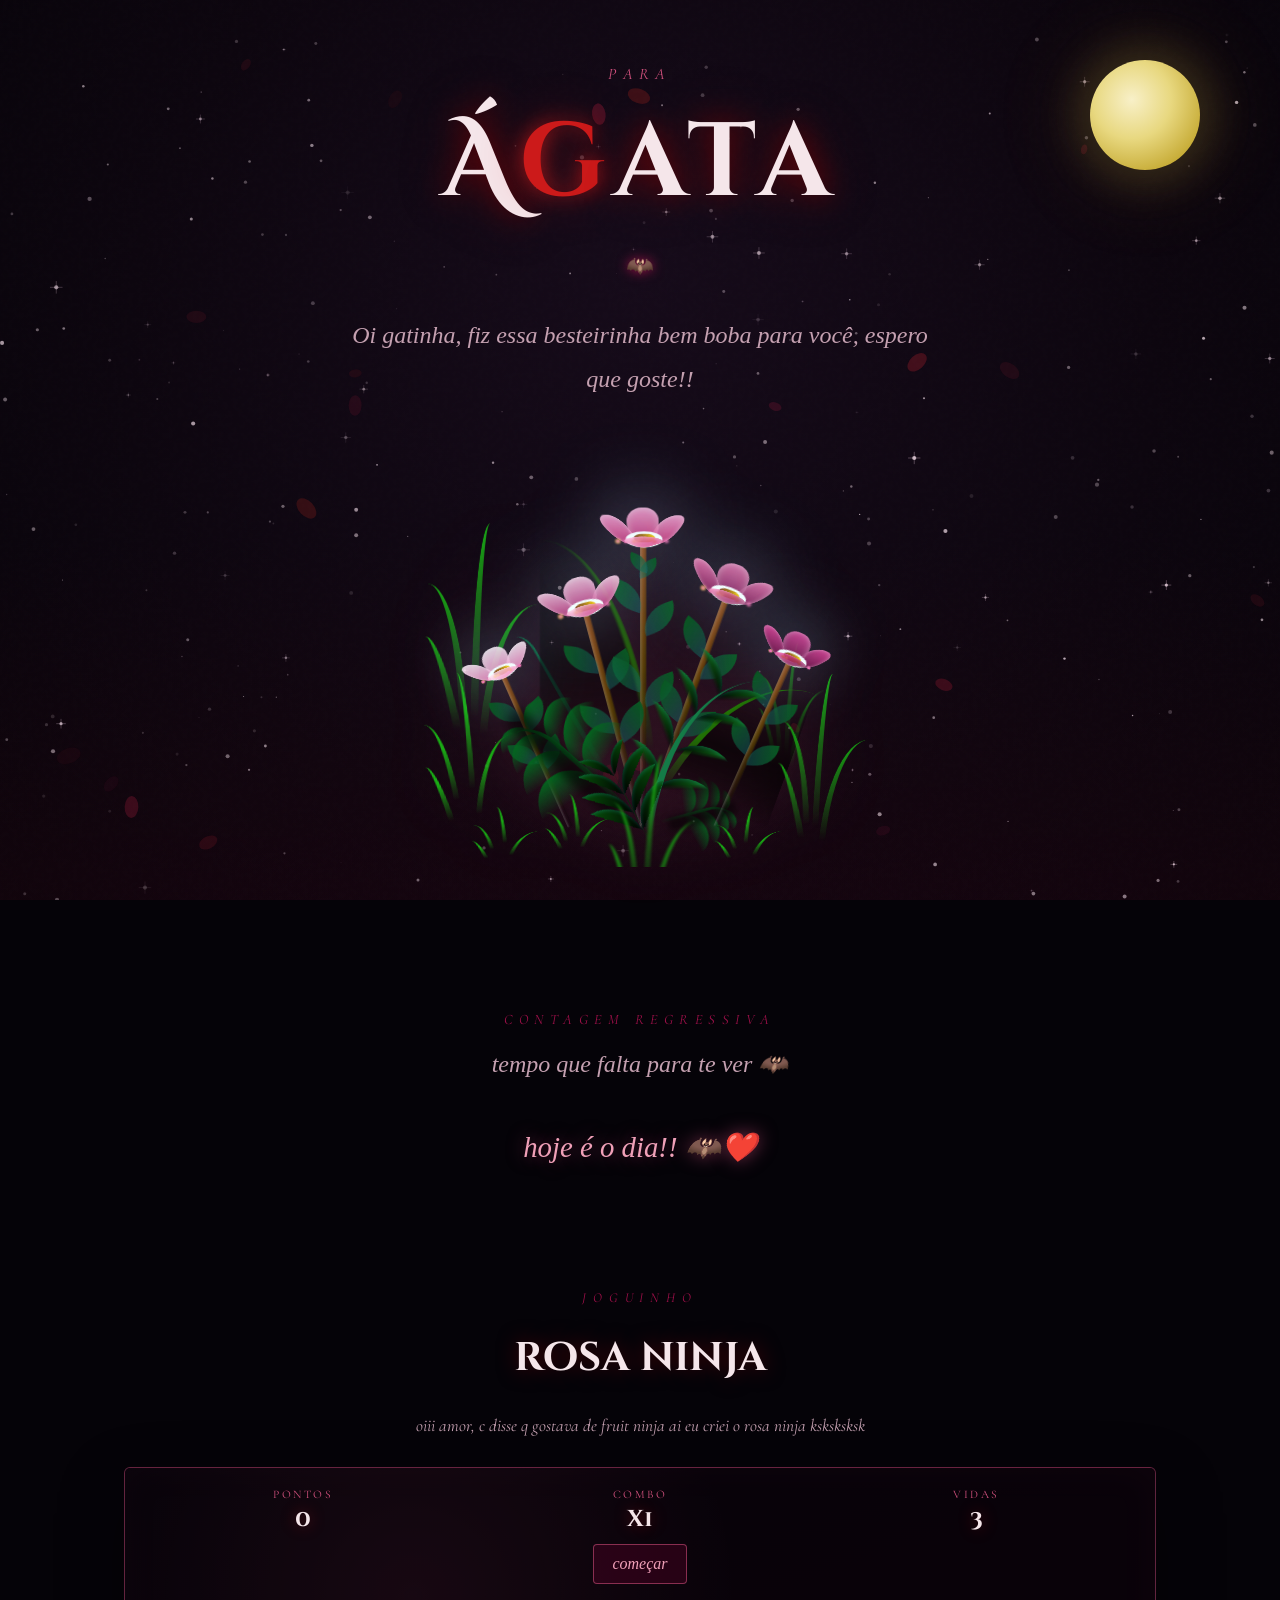
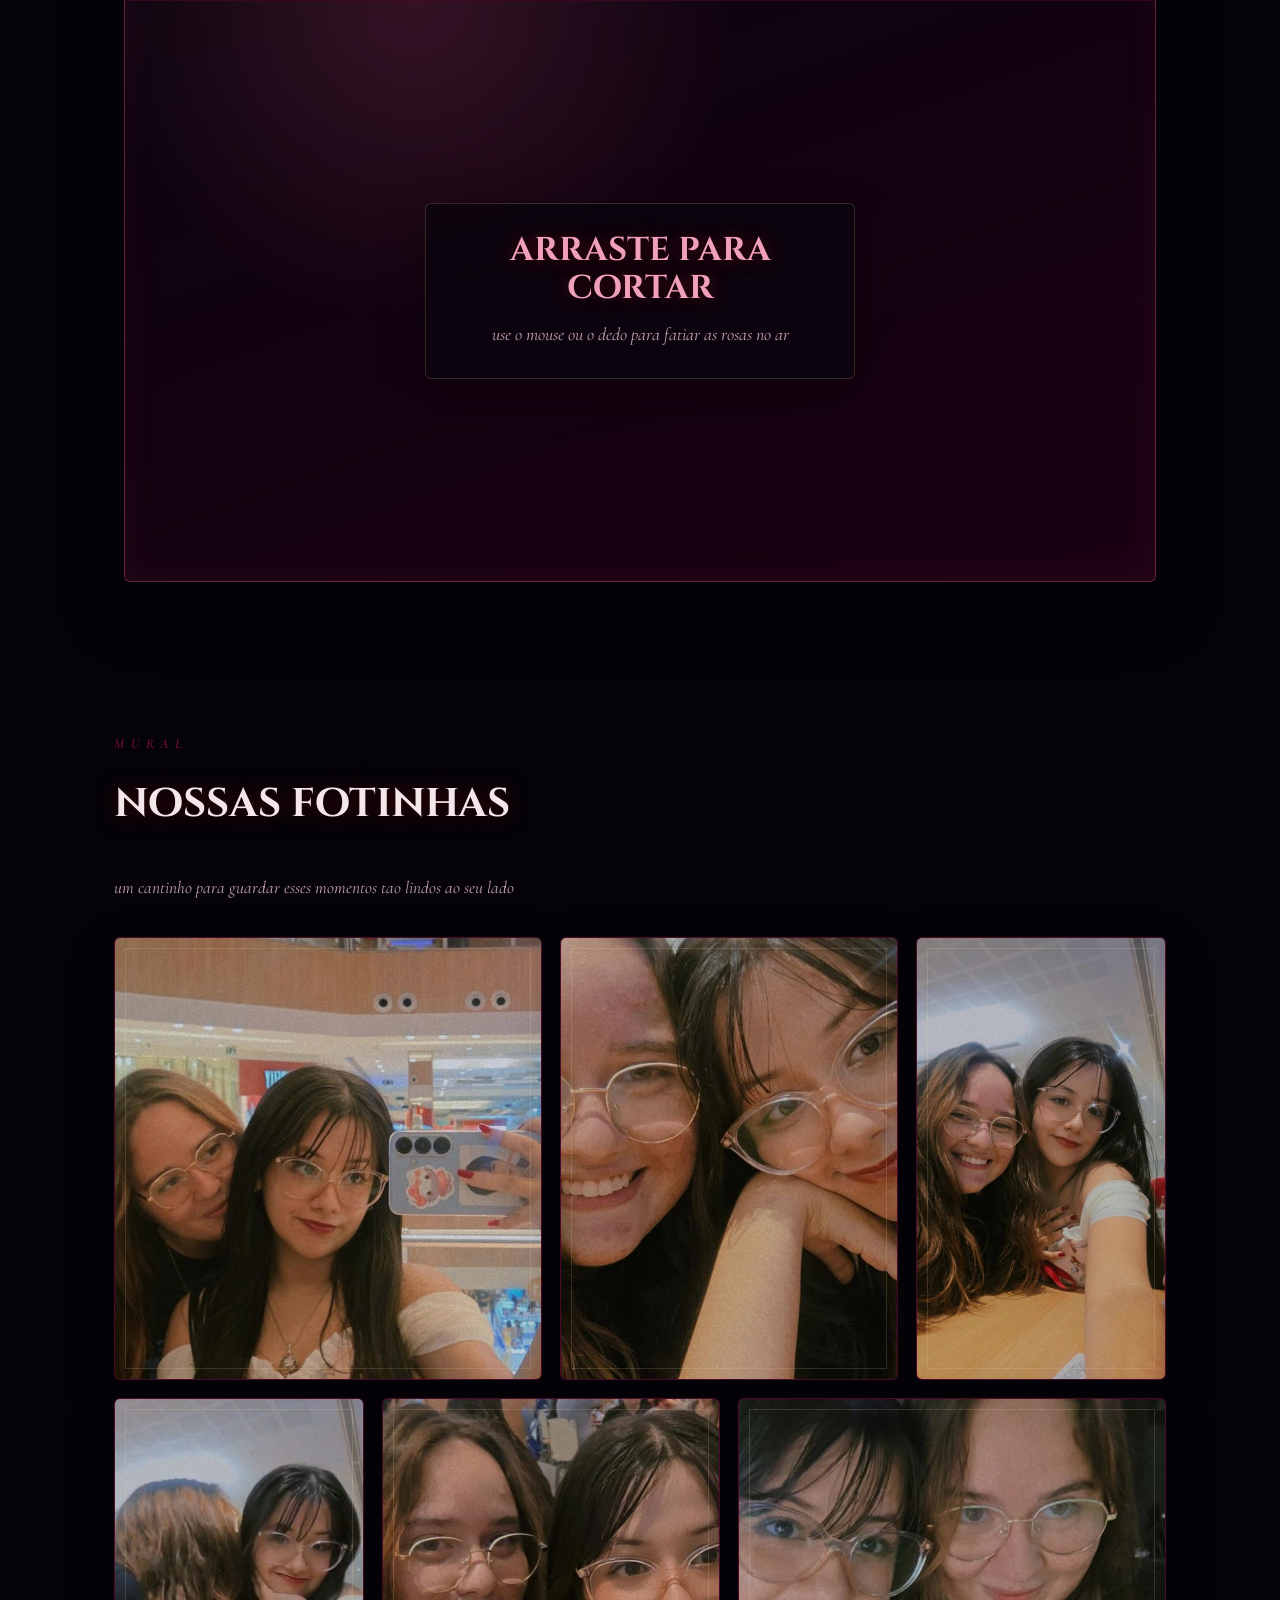
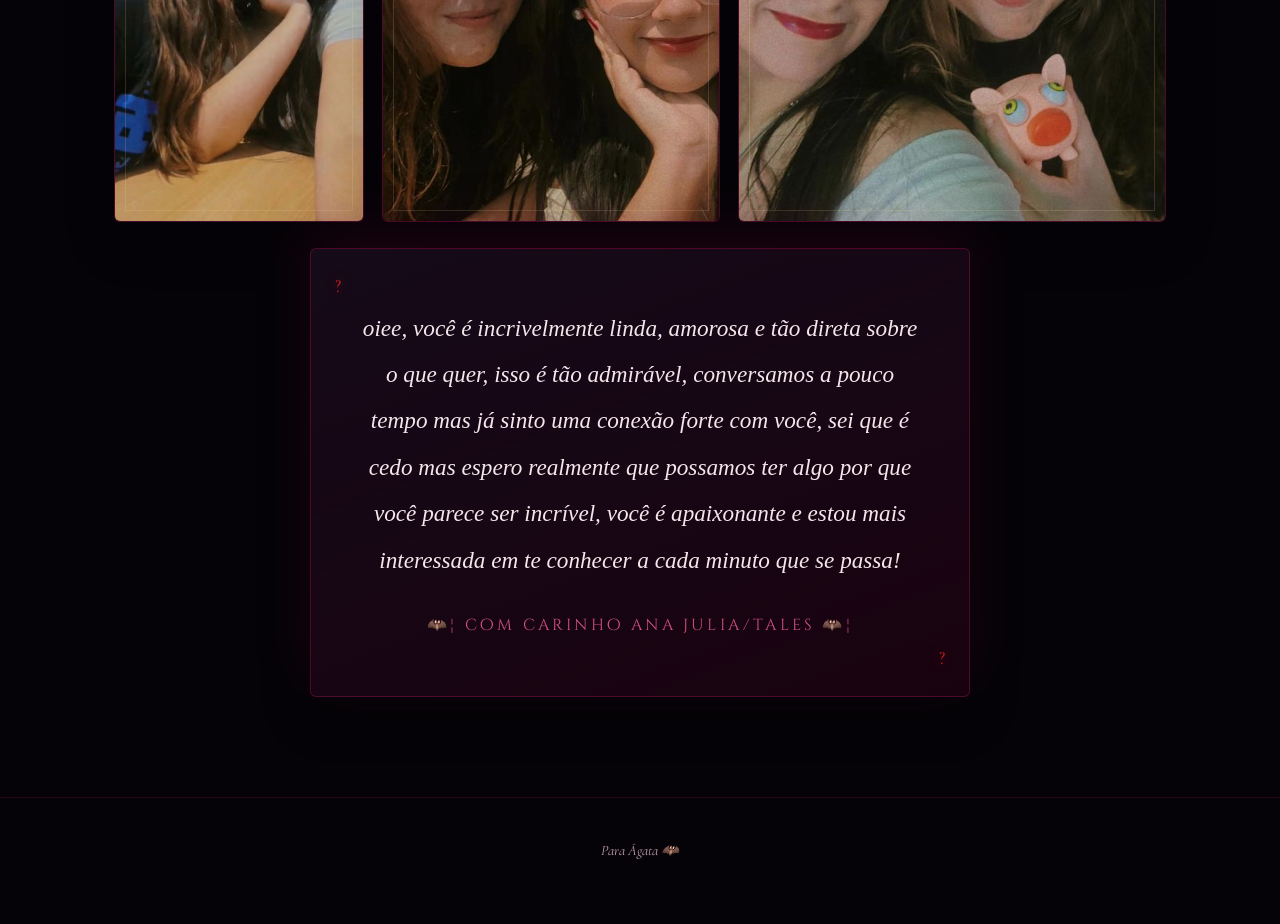
==== commit 64eb3161: "Add files via upload" ====
--- a/index.html
+++ b/index.html
@@ -760,6 +760,141 @@
   }
 
   /* ── RESPONSIVE ── */
+  /* -- ROSA NINJA -- */
+  .rosa-ninja-section {
+    max-width: 1080px;
+    padding-top: 72px;
+    text-align: center;
+  }
+
+  .rosa-ninja-intro {
+    max-width: 620px;
+    margin: -16px auto 26px;
+    color: var(--text-dim);
+    font-style: italic;
+    font-size: 1.08rem;
+  }
+
+  .rosa-ninja-game {
+    border: 1px solid rgba(212,82,127,0.42);
+    border-radius: 6px;
+    background:
+      radial-gradient(circle at 28% 18%, rgba(212,82,127,0.2), transparent 34%),
+      linear-gradient(160deg, rgba(10,4,14,0.98), rgba(60,0,34,0.42));
+    box-shadow: 0 24px 64px rgba(0,0,0,0.36), inset 0 0 34px rgba(212,82,127,0.08);
+    overflow: hidden;
+    position: relative;
+  }
+
+  .rosa-ninja-hud {
+    display: grid;
+    grid-template-columns: repeat(3, minmax(0, 1fr));
+    gap: 12px;
+    align-items: center;
+    justify-items: center;
+    padding: 16px;
+    border-bottom: 1px solid rgba(160,16,74,0.28);
+    background: rgba(5,3,8,0.62);
+  }
+
+  .rosa-ninja-stat {
+    display: grid;
+    gap: 2px;
+    min-width: 0;
+  }
+
+  .rosa-ninja-stat span {
+    color: var(--rose-light);
+    font-size: 0.72rem;
+    letter-spacing: 0.22em;
+    text-transform: uppercase;
+  }
+
+  .rosa-ninja-stat strong {
+    font-family: 'Cinzel Decorative', serif;
+    color: var(--text-main);
+    font-size: 1.45rem;
+    line-height: 1.1;
+    text-shadow: 0 0 16px rgba(204,26,26,0.45);
+  }
+
+  .rosa-ninja-button {
+    border: 1px solid rgba(212,82,127,0.56);
+    border-radius: 4px;
+    background: rgba(107,0,48,0.3);
+    color: var(--rose-pale);
+    cursor: pointer;
+    font-family: 'IM Fell English', Georgia, serif;
+    font-size: 1rem;
+    font-style: italic;
+    grid-column: 1 / -1;
+    justify-self: center;
+    padding: 10px 18px;
+    transition: border-color 0.25s ease, box-shadow 0.25s ease, color 0.25s ease;
+    white-space: nowrap;
+  }
+
+  .rosa-ninja-button:hover,
+  .rosa-ninja-button:focus-visible {
+    border-color: rgba(240,160,184,0.85);
+    box-shadow: 0 0 18px rgba(212,82,127,0.22);
+    color: var(--text-main);
+    outline: none;
+  }
+
+  .rosa-ninja-stage {
+    position: relative;
+    aspect-ratio: 16 / 9;
+    min-height: 340px;
+    touch-action: none;
+  }
+
+  #rosa-ninja-canvas {
+    display: block;
+    width: 100%;
+    height: 100%;
+    cursor: crosshair;
+  }
+
+  .rosa-ninja-overlay {
+    position: absolute;
+    inset: 0;
+    display: grid;
+    place-items: center;
+    padding: 24px;
+    pointer-events: none;
+    opacity: 1;
+    transition: opacity 0.25s ease;
+  }
+
+  .rosa-ninja-overlay.hidden {
+    opacity: 0;
+  }
+
+  .rosa-ninja-card {
+    max-width: 430px;
+    padding: 28px 30px;
+    border: 1px solid rgba(240,216,144,0.18);
+    border-radius: 6px;
+    background: rgba(10,4,14,0.78);
+    box-shadow: 0 18px 48px rgba(0,0,0,0.32);
+  }
+
+  .rosa-ninja-card strong {
+    display: block;
+    font-family: 'Cinzel Decorative', serif;
+    color: var(--rose-pale);
+    font-size: clamp(1.35rem, 4vw, 2.05rem);
+    line-height: 1.15;
+    margin-bottom: 10px;
+    text-shadow: 0 0 18px rgba(204,26,26,0.38);
+  }
+
+  .rosa-ninja-card span {
+    color: var(--text-dim);
+    font-style: italic;
+  }
+
   @media (max-width: 600px) {
     .hero-moon { width: 70px; height: 70px; top: 30px; right: 24px; }
     .message-box { padding: 36px 24px; }
@@ -777,6 +912,19 @@
     .photo-card:nth-child(6) {
       grid-column: auto;
       min-height: 260px;
+    }
+    .rosa-ninja-section { padding-top: 54px; }
+    .rosa-ninja-hud {
+      grid-template-columns: repeat(3, 1fr);
+      padding: 12px;
+    }
+    .rosa-ninja-button {
+      grid-column: 1 / -1;
+      width: 100%;
+    }
+    .rosa-ninja-stage {
+      aspect-ratio: 3 / 4;
+      min-height: 440px;
     }
   }
 </style>
@@ -845,6 +993,40 @@
     </div>
   </div>
 
+  <section class="rosa-ninja-section reveal">
+    <p class="section-label">joguinho</p>
+    <h2 class="section-title">rosa ninja</h2>
+    <p class="rosa-ninja-intro">oiii amor, c disse q gostava de fruit ninja ai eu criei o rosa ninja ksksksksk</p>
+
+    <div class="rosa-ninja-game" id="rosa-ninja-game">
+      <div class="rosa-ninja-hud">
+        <div class="rosa-ninja-stat">
+          <span>pontos</span>
+          <strong id="rosa-score">0</strong>
+        </div>
+        <div class="rosa-ninja-stat">
+          <span>combo</span>
+          <strong id="rosa-combo">x1</strong>
+        </div>
+        <div class="rosa-ninja-stat">
+          <span>vidas</span>
+          <strong id="rosa-lives">3</strong>
+        </div>
+        <button class="rosa-ninja-button" id="rosa-start" type="button">começar</button>
+      </div>
+
+      <div class="rosa-ninja-stage">
+        <canvas id="rosa-ninja-canvas"></canvas>
+        <div class="rosa-ninja-overlay" id="rosa-ninja-overlay">
+          <div class="rosa-ninja-card">
+            <strong>arraste para cortar</strong>
+            <span>use o mouse ou o dedo para fatiar as rosas no ar</span>
+          </div>
+        </div>
+      </div>
+    </div>
+  </section>
+
   <section class="photo-wall-section reveal">
     <p class="section-label">mural</p>
     <h2 class="section-title">nossas fotinhas</h2>
@@ -1134,6 +1316,330 @@
   });
 })();
 
+// -- ROSA NINJA GAME --
+(function () {
+  const game = document.getElementById('rosa-ninja-game');
+  const canvas = document.getElementById('rosa-ninja-canvas');
+  if (!game || !canvas) return;
+
+  const ctx = canvas.getContext('2d');
+  const scoreEl = document.getElementById('rosa-score');
+  const comboEl = document.getElementById('rosa-combo');
+  const livesEl = document.getElementById('rosa-lives');
+  const startBtn = document.getElementById('rosa-start');
+  const overlay = document.getElementById('rosa-ninja-overlay');
+  const assetPaths = [
+    'rosa ninja/rosa-_1_.png',
+    'rosa ninja/rosa-_2_.png',
+    'rosa ninja/rosa-_3_.png',
+    'rosa ninja/rosa-_4_.png',
+    'rosa ninja/rosa-_5_.png'
+  ];
+  const roseImages = assetPaths.map(src => {
+    const img = new Image();
+    img.src = src;
+    return img;
+  });
+
+  let width = 0;
+  let height = 0;
+  let dpr = 1;
+  let running = false;
+  let lastTime = 0;
+  let spawnClock = 0;
+  let spawnEvery = 900;
+  let score = 0;
+  let combo = 1;
+  let lives = 3;
+  let roses = [];
+  let petals = [];
+  let slashes = [];
+  let pointerDown = false;
+  let pointerTrail = [];
+
+  function resizeRosaNinja() {
+    const rect = canvas.getBoundingClientRect();
+    dpr = Math.max(1, Math.min(window.devicePixelRatio || 1, 2));
+    width = rect.width;
+    height = rect.height;
+    canvas.width = Math.floor(width * dpr);
+    canvas.height = Math.floor(height * dpr);
+    ctx.setTransform(dpr, 0, 0, dpr, 0, 0);
+  }
+
+  function updateHud() {
+    scoreEl.textContent = score;
+    comboEl.textContent = `x${combo}`;
+    livesEl.textContent = lives;
+  }
+
+  function resetGame() {
+    score = 0;
+    combo = 1;
+    lives = 3;
+    roses = [];
+    petals = [];
+    slashes = [];
+    pointerTrail = [];
+    spawnClock = 0;
+    spawnEvery = 780;
+    updateHud();
+  }
+
+  function startGame() {
+    resizeRosaNinja();
+    resetGame();
+    running = true;
+    lastTime = performance.now();
+    overlay.classList.add('hidden');
+    startBtn.textContent = 'reiniciar';
+    requestAnimationFrame(loopRosaNinja);
+  }
+
+  function endGame() {
+    running = false;
+    overlay.classList.remove('hidden');
+    overlay.querySelector('strong').textContent = 'fim de jogo';
+    overlay.querySelector('span').textContent = `voce fez ${score} pontos`;
+  }
+
+  function spawnRose() {
+    const size = Math.min(width, height) * (Math.random() * 0.07 + 0.11);
+    const fromLeft = Math.random() > 0.5;
+    const x = fromLeft ? Math.random() * width * 0.34 + 20 : width - Math.random() * width * 0.34 - 20;
+    const y = height + size;
+    const vx = (width * (fromLeft ? 0.18 : -0.18)) + (Math.random() - 0.5) * width * 0.18;
+    const vy = -(height * (Math.random() * 0.52 + 0.82));
+    roses.push({
+      x,
+      y,
+      vx,
+      vy,
+      size,
+      rot: Math.random() * Math.PI * 2,
+      spin: (Math.random() - 0.5) * 5,
+      img: roseImages[Math.floor(Math.random() * roseImages.length)],
+      sliced: false,
+      missed: false
+    });
+  }
+
+  function distanceToSegment(px, py, ax, ay, bx, by) {
+    const dx = bx - ax;
+    const dy = by - ay;
+    const len = dx * dx + dy * dy || 1;
+    const t = Math.max(0, Math.min(1, ((px - ax) * dx + (py - ay) * dy) / len));
+    const x = ax + dx * t;
+    const y = ay + dy * t;
+    return Math.hypot(px - x, py - y);
+  }
+
+  function sliceRose(rose) {
+    if (rose.sliced) return;
+    rose.sliced = true;
+    score += 10 * combo;
+    combo = Math.min(combo + 1, 9);
+    updateHud();
+
+    for (let i = 0; i < 16; i++) {
+      petals.push({
+        x: rose.x,
+        y: rose.y,
+        vx: (Math.random() - 0.5) * 360 + rose.vx * 0.18,
+        vy: (Math.random() - 0.8) * 360 + rose.vy * 0.08,
+        size: Math.random() * 7 + 4,
+        life: Math.random() * 420 + 460,
+        maxLife: 900,
+        rot: Math.random() * Math.PI * 2,
+        spin: (Math.random() - 0.5) * 8
+      });
+    }
+  }
+
+  function checkSlashHits() {
+    if (pointerTrail.length < 2) return;
+    const a = pointerTrail[pointerTrail.length - 2];
+    const b = pointerTrail[pointerTrail.length - 1];
+    roses.forEach(rose => {
+      if (rose.sliced) return;
+      const hitRadius = rose.size * 0.42;
+      if (distanceToSegment(rose.x, rose.y, a.x, a.y, b.x, b.y) < hitRadius) {
+        sliceRose(rose);
+      }
+    });
+  }
+
+  function pointerPoint(e) {
+    const rect = canvas.getBoundingClientRect();
+    return {
+      x: e.clientX - rect.left,
+      y: e.clientY - rect.top
+    };
+  }
+
+  function pushPointer(e) {
+    const p = pointerPoint(e);
+    pointerTrail.push(p);
+    pointerTrail = pointerTrail.slice(-9);
+    slashes.push({ x: p.x, y: p.y, life: 180 });
+    checkSlashHits();
+  }
+
+  canvas.addEventListener('pointerdown', e => {
+    e.preventDefault();
+    pointerDown = true;
+    pointerTrail = [];
+    canvas.setPointerCapture(e.pointerId);
+    pushPointer(e);
+  });
+
+  canvas.addEventListener('pointermove', e => {
+    if (!pointerDown) return;
+    e.preventDefault();
+    pushPointer(e);
+  });
+
+  canvas.addEventListener('pointerup', e => {
+    pointerDown = false;
+    pointerTrail = [];
+    if (canvas.hasPointerCapture(e.pointerId)) canvas.releasePointerCapture(e.pointerId);
+  });
+
+  canvas.addEventListener('pointercancel', () => {
+    pointerDown = false;
+    pointerTrail = [];
+  });
+
+  canvas.addEventListener('click', e => e.stopPropagation());
+
+  function drawRose(rose) {
+    ctx.save();
+    ctx.translate(rose.x, rose.y);
+    ctx.rotate(rose.rot);
+    if (rose.img.complete && rose.img.naturalWidth) {
+      ctx.drawImage(rose.img, -rose.size / 2, -rose.size / 2, rose.size, rose.size);
+    } else {
+      ctx.beginPath();
+      ctx.arc(0, 0, rose.size * 0.35, 0, Math.PI * 2);
+      ctx.fillStyle = '#d4527f';
+      ctx.fill();
+    }
+    ctx.restore();
+  }
+
+  function drawPetals(dt) {
+    petals.forEach(p => {
+      p.life -= dt;
+      p.x += p.vx * dt / 1000;
+      p.y += p.vy * dt / 1000;
+      p.vy += 520 * dt / 1000;
+      p.rot += p.spin * dt / 1000;
+
+      ctx.save();
+      ctx.translate(p.x, p.y);
+      ctx.rotate(p.rot);
+      ctx.globalAlpha = Math.max(0, p.life / p.maxLife);
+      ctx.fillStyle = Math.random() > 0.5 ? '#f0a0b8' : '#d4527f';
+      ctx.beginPath();
+      ctx.ellipse(0, 0, p.size * 0.65, p.size * 1.35, 0, 0, Math.PI * 2);
+      ctx.fill();
+      ctx.restore();
+    });
+    petals = petals.filter(p => p.life > 0 && p.y < height + 80);
+  }
+
+  function drawSlash(dt) {
+    slashes.forEach(s => s.life -= dt);
+    slashes = slashes.filter(s => s.life > 0);
+
+    if (pointerTrail.length > 1) {
+      ctx.save();
+      ctx.lineCap = 'round';
+      ctx.lineJoin = 'round';
+      ctx.shadowBlur = 18;
+      ctx.shadowColor = 'rgba(240,160,184,0.95)';
+      ctx.strokeStyle = 'rgba(245,230,234,0.9)';
+      ctx.lineWidth = 5;
+      ctx.beginPath();
+      pointerTrail.forEach((p, i) => {
+        if (i === 0) ctx.moveTo(p.x, p.y);
+        else ctx.lineTo(p.x, p.y);
+      });
+      ctx.stroke();
+      ctx.restore();
+    }
+
+    ctx.save();
+    slashes.forEach(s => {
+      ctx.globalAlpha = Math.max(0, s.life / 180) * 0.55;
+      ctx.beginPath();
+      ctx.arc(s.x, s.y, 9, 0, Math.PI * 2);
+      ctx.fillStyle = '#f0a0b8';
+      ctx.fill();
+    });
+    ctx.restore();
+  }
+
+  function drawBackdrop() {
+    const grd = ctx.createLinearGradient(0, 0, 0, height);
+    grd.addColorStop(0, 'rgba(22,11,26,0.4)');
+    grd.addColorStop(1, 'rgba(5,3,8,0.86)');
+    ctx.fillStyle = grd;
+    ctx.fillRect(0, 0, width, height);
+    ctx.strokeStyle = 'rgba(240,216,144,0.12)';
+    ctx.lineWidth = 1;
+    for (let x = 0; x < width; x += 48) {
+      ctx.beginPath();
+      ctx.moveTo(x, 0);
+      ctx.lineTo(x + height * 0.25, height);
+      ctx.stroke();
+    }
+  }
+
+  function loopRosaNinja(now) {
+    if (!running) return;
+    const dt = Math.min(now - lastTime, 32);
+    lastTime = now;
+    spawnClock += dt;
+
+    if (spawnClock > spawnEvery) {
+      spawnRose();
+      spawnClock = 0;
+      spawnEvery = Math.max(430, 840 - score * 2.4) + Math.random() * 220;
+    }
+
+    ctx.clearRect(0, 0, width, height);
+    drawBackdrop();
+
+    roses.forEach(rose => {
+      rose.x += rose.vx * dt / 1000;
+      rose.y += rose.vy * dt / 1000;
+      rose.vy += height * 1.12 * dt / 1000;
+      rose.rot += rose.spin * dt / 1000;
+
+      if (!rose.sliced) drawRose(rose);
+      if (!rose.sliced && !rose.missed && rose.y > height + rose.size) {
+        rose.missed = true;
+        lives -= 1;
+        combo = 1;
+        updateHud();
+        if (lives <= 0) endGame();
+      }
+    });
+
+    roses = roses.filter(rose => rose.y < height + rose.size * 1.8 && !rose.sliced);
+    drawPetals(dt);
+    drawSlash(dt);
+
+    if (running) requestAnimationFrame(loopRosaNinja);
+  }
+
+  startBtn.addEventListener('click', startGame);
+  window.addEventListener('resize', resizeRosaNinja);
+  resizeRosaNinja();
+  updateHud();
+})();
+
 // -- COUNTDOWN --
 (function () {
   const target = new Date('2026-06-06T00:00:00');
